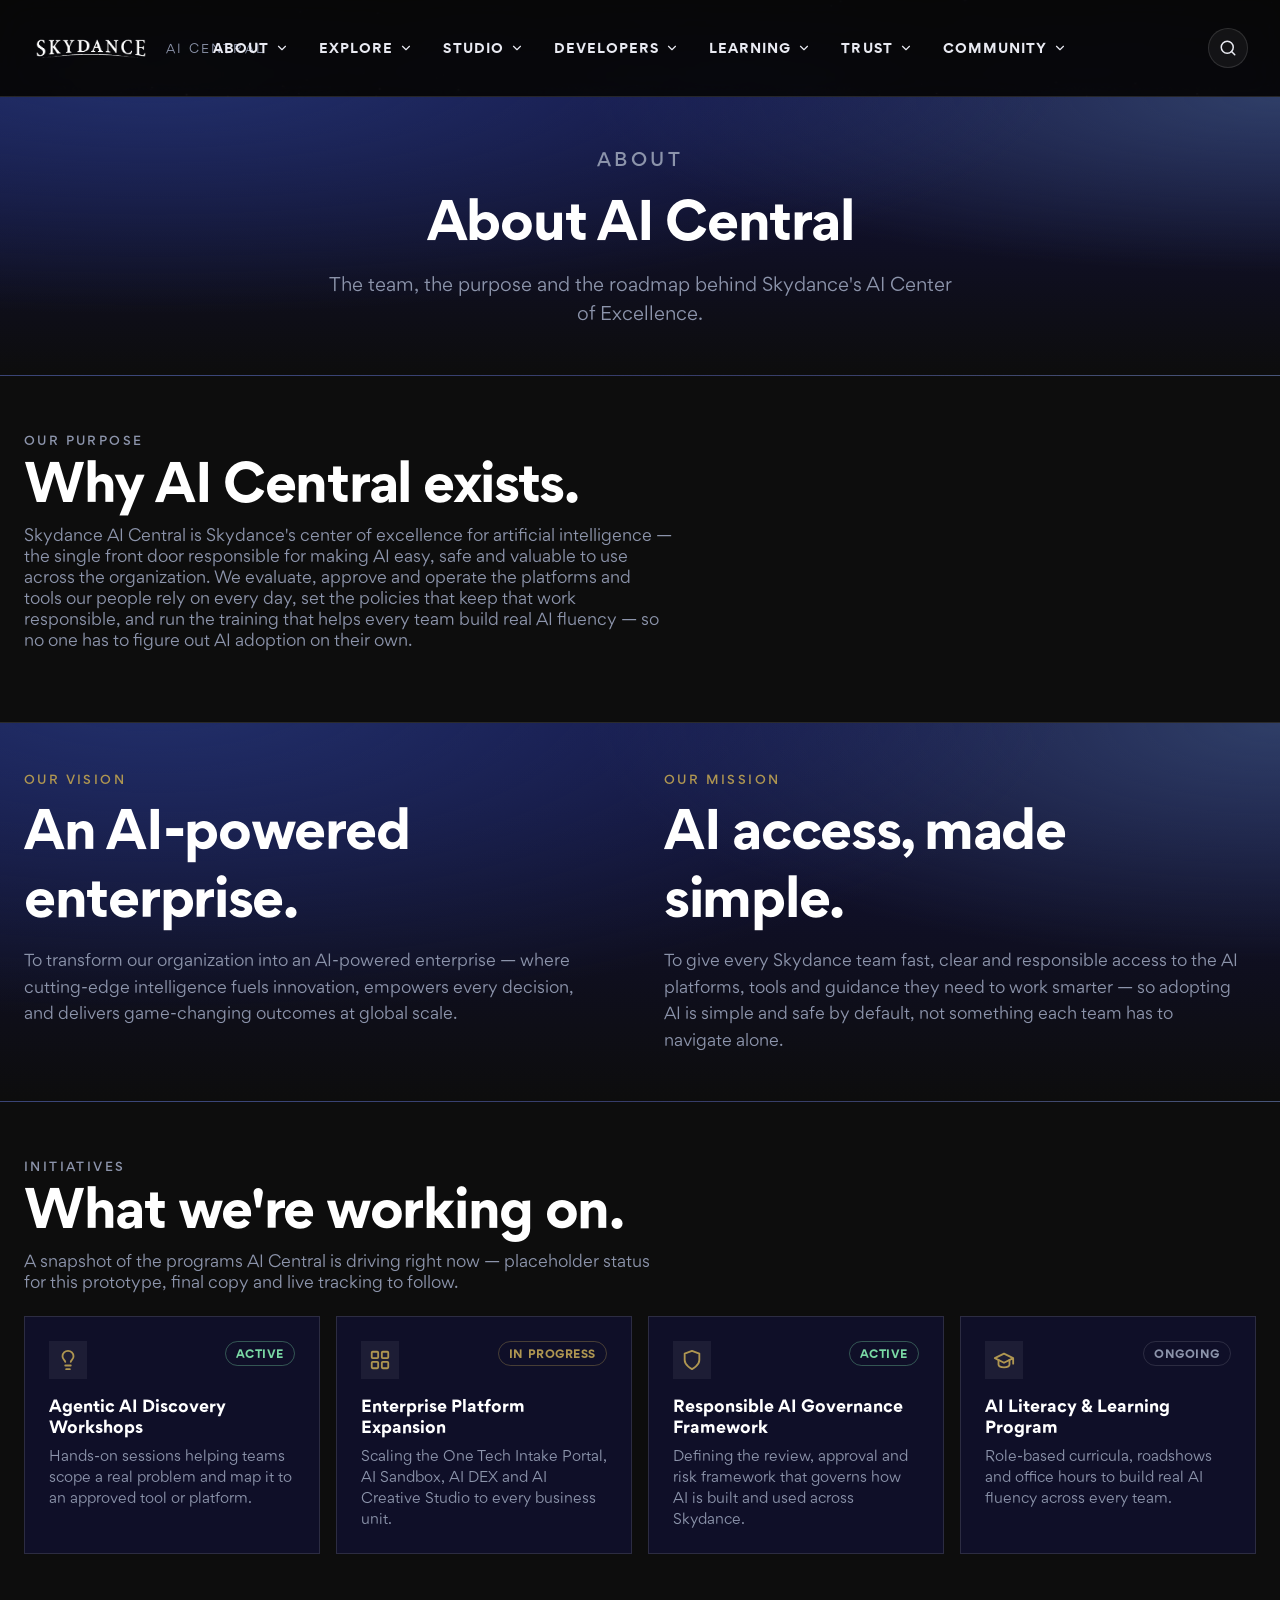
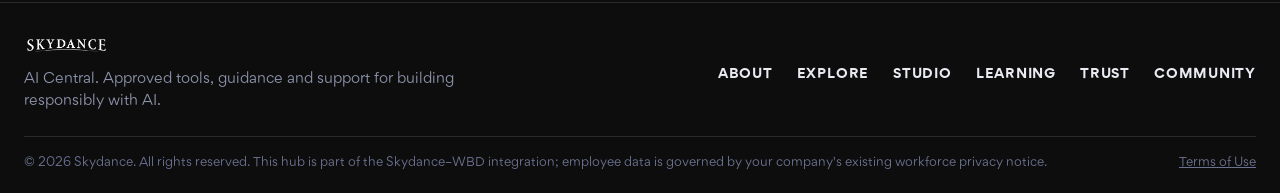
==== about.html @ 776f8f8d "Add About page, complete nav (Developers menu, Trust/Explore/Studio links), fix mobile nav leftover " ====
<!DOCTYPE html>
<html lang="en">
<head>
<meta charset="UTF-8" />
<meta name="viewport" content="width=device-width, initial-scale=1.0" />
<title>About — Skydance AI Central</title>
<meta name="description" content="The purpose, vision, mission and initiatives behind Skydance's AI Center of Excellence." />
<link rel="icon" type="image/png" sizes="32x32" href="assets/favicon/favicon-32x32.png" />
<link rel="shortcut icon" href="assets/favicon/favicon-32x32.png" />
<link rel="stylesheet" href="tokens.css" />
<link rel="stylesheet" href="styles.css" />
</head>
<body>

<a class="skip-link" href="#main">Skip to content</a>

<!-- Cosmos background (fixed, behind everything). On this page it's only
     visible through the compact page-header band at the top; every section
     below has its own opaque surface, same rule as the other pages. -->
<div class="cosmos" aria-hidden="true"></div>
<div class="cosmos-scrim-top" aria-hidden="true"></div>

<!-- ======================= HEADER (shared across pages) ======================= -->
<header class="site-header">
  <div class="site-header__bar">
    <a class="brand" href="index.html" aria-label="Skydance AI Central — Home">
      <img src="assets/logo/skydance-logo-white.png" alt="Skydance" />
      <span class="brand__unit">AI Central</span>
    </a>

    <nav class="main-nav" id="mainNav" aria-label="Primary">
      <div class="nav-item" data-panel="about">
        <a class="nav-trigger" href="about.html" aria-haspopup="true" aria-expanded="false" aria-controls="navFlyout" aria-current="page">About<svg class="nav-trigger__chevron" viewBox="0 0 24 24" width="14" height="14" fill="none" stroke="currentColor" stroke-width="2" stroke-linecap="round" stroke-linejoin="round" aria-hidden="true"><path d="m6 9 6 6 6-6"></path></svg></a>
      </div>
      <div class="nav-item" data-panel="explore">
        <a class="nav-trigger" href="index.html#platforms" aria-haspopup="true" aria-expanded="false" aria-controls="navFlyout">Explore<svg class="nav-trigger__chevron" viewBox="0 0 24 24" width="14" height="14" fill="none" stroke="currentColor" stroke-width="2" stroke-linecap="round" stroke-linejoin="round" aria-hidden="true"><path d="m6 9 6 6 6-6"></path></svg></a>
      </div>
      <div class="nav-item" data-panel="studio">
        <a class="nav-trigger" href="index.html#platforms" aria-haspopup="true" aria-expanded="false" aria-controls="navFlyout">Studio<svg class="nav-trigger__chevron" viewBox="0 0 24 24" width="14" height="14" fill="none" stroke="currentColor" stroke-width="2" stroke-linecap="round" stroke-linejoin="round" aria-hidden="true"><path d="m6 9 6 6 6-6"></path></svg></a>
      </div>
      <div class="nav-item" data-panel="developers">
        <a class="nav-trigger" href="index.html" aria-haspopup="true" aria-expanded="false" aria-controls="navFlyout">Developers<svg class="nav-trigger__chevron" viewBox="0 0 24 24" width="14" height="14" fill="none" stroke="currentColor" stroke-width="2" stroke-linecap="round" stroke-linejoin="round" aria-hidden="true"><path d="m6 9 6 6 6-6"></path></svg></a>
      </div>
      <div class="nav-item" data-panel="learning">
        <a class="nav-trigger" href="index.html" aria-haspopup="true" aria-expanded="false" aria-controls="navFlyout">Learning<svg class="nav-trigger__chevron" viewBox="0 0 24 24" width="14" height="14" fill="none" stroke="currentColor" stroke-width="2" stroke-linecap="round" stroke-linejoin="round" aria-hidden="true"><path d="m6 9 6 6 6-6"></path></svg></a>
      </div>
      <div class="nav-item" data-panel="trust">
        <a class="nav-trigger" href="index.html" aria-haspopup="true" aria-expanded="false" aria-controls="navFlyout">Trust<svg class="nav-trigger__chevron" viewBox="0 0 24 24" width="14" height="14" fill="none" stroke="currentColor" stroke-width="2" stroke-linecap="round" stroke-linejoin="round" aria-hidden="true"><path d="m6 9 6 6 6-6"></path></svg></a>
      </div>
      <div class="nav-item" data-panel="community">
        <a class="nav-trigger" href="https://warnermedia.sharepoint.com/sites/WBDAICentral/SitePages/Community_Landing.aspx" target="_blank" rel="noopener" aria-haspopup="true" aria-expanded="false" aria-controls="navFlyout">Community<svg class="nav-trigger__chevron" viewBox="0 0 24 24" width="14" height="14" fill="none" stroke="currentColor" stroke-width="2" stroke-linecap="round" stroke-linejoin="round" aria-hidden="true"><path d="m6 9 6 6 6-6"></path></svg></a>
      </div>
    </nav>

    <div class="header-actions">
      <div class="search-inline" id="searchInline">
        <button class="icon-btn" id="searchTrigger" aria-label="Search AI Central" aria-expanded="false" aria-controls="searchPopover">
          <svg viewBox="0 0 24 24" width="18" height="18" fill="none" stroke="currentColor" stroke-width="2" stroke-linecap="round" stroke-linejoin="round" aria-hidden="true"><circle cx="11" cy="11" r="8"></circle><path d="m21 21-4.3-4.3"></path></svg>
        </button>
        <div class="search-popover" id="searchPopover" aria-hidden="true">
          <div class="search-popover__field">
            <svg viewBox="0 0 24 24" width="16" height="16" fill="none" stroke="currentColor" stroke-width="2" stroke-linecap="round" stroke-linejoin="round" aria-hidden="true"><circle cx="11" cy="11" r="8"></circle><path d="m21 21-4.3-4.3"></path></svg>
            <input type="text" id="searchInput" placeholder="Search AI Central…" autocomplete="off" />
          </div>
        </div>
      </div>
      <button class="nav-toggle" id="navToggle" aria-label="Open menu" aria-expanded="false" aria-controls="mobileNav">
        <svg viewBox="0 0 24 24" width="20" height="20" fill="none" stroke="currentColor" stroke-width="2" stroke-linecap="round" stroke-linejoin="round" aria-hidden="true"><line x1="4" x2="20" y1="7" y2="7"></line><line x1="4" x2="20" y1="12" y2="12"></line><line x1="4" x2="20" y1="17" y2="17"></line></svg>
      </button>
    </div>
  </div>

  <div class="nav-flyout" id="navFlyout" aria-hidden="true">
    <div class="nav-flyout__inner">
      <div class="nav-flyout__col" data-panel="about">
        <a href="about.html#purpose">Our Purpose</a>
        <a href="about.html#vision-mission">Vision &amp; Mission</a>
        <a href="about.html#initiatives">Initiatives</a>
      </div>
      <div class="nav-flyout__col" data-panel="explore">
        <a href="approved-tools.html">Platforms &amp; Tools</a>
        <a href="https://warnermedia.sharepoint.com/sites/CollabToolsHub/SitePages/AI%20Tools%20-%20Connectors%20Offering.aspx" target="_blank" rel="noopener">Connectors &amp; Integrations</a>
        <a href="https://warnermedia.sharepoint.com/sites/WBDAICentral/SitePages/WBD-AI-Cirriculum.aspx" target="_blank" rel="noopener">Tool Guidance</a>
      </div>
      <div class="nav-flyout__col" data-panel="studio">
        <a href="https://warnermedia.sharepoint.com/sites/WBDAICentral/SitePages/Home_One-Tech-Intake-Portal.aspx" target="_blank" rel="noopener">Intake Portal</a>
        <a href="https://warnermedia.sharepoint.com/sites/WBDAICentral/SitePages/Home_AI-Sandbox.aspx" target="_blank" rel="noopener">Sandbox</a>
        <a href="https://warnermedia.sharepoint.com/sites/WBDAICentral/SitePages/Home_AI-Dex.aspx" target="_blank" rel="noopener">DEX</a>
        <a href="https://warnermedia.sharepoint.com/sites/wbdcontentlab/SitePages/AI-Creative-Studio-Hub.aspx?csf=1&amp;web=1&amp;e=E3SuNr&amp;CID=ca6a32ae-9356-4eb2-bfb8-98ca24018188" target="_blank" rel="noopener">Creative Studio</a>
        <a href="https://warnermedia.sharepoint.com/sites/wbdcontentlab/SitePages/ITHelpdeskHome.aspx" target="_blank" rel="noopener">Content Lab</a>
      </div>
      <div class="nav-flyout__col" data-panel="developers">
        <a href="https://warnermedia.sharepoint.com/sites/WBDAICentral/SitePages/WBD-AI-Engineering-Standards.aspx" target="_blank" rel="noopener">Engineering Standards</a>
      </div>
      <div class="nav-flyout__col" data-panel="learning">
        <a href="https://warnermedia.sharepoint.com/sites/mycareeratwbd/SitePages/LearnAI.aspx" target="_blank" rel="noopener">LearnAI@WBD</a>
        <a href="https://warnermedia.sharepoint.com/sites/WBDAICentral/SitePages/WBD-AI-Cirriculum.aspx" target="_blank" rel="noopener">Training &amp; Resources</a>
        <a href="https://warnermedia.sharepoint.com/sites/WBDAICentral/SitePages/AI-Roadshows.aspx" target="_blank" rel="noopener">Roadshows</a>
      </div>
      <div class="nav-flyout__col" data-panel="trust">
        <a href="https://warnermedia.sharepoint.com/sites/WBDAICentral/SitePages/Goverance&amp;OperatingModel.aspx" target="_blank" rel="noopener">Governance Framework</a>
        <a href="https://warnermedia.sharepoint.com/sites/WBDAICentral/SitePages/Guidelines%20&amp;%20Policies.aspx" target="_blank" rel="noopener">Policy &amp; Principles</a>
      </div>
      <div class="nav-flyout__col" data-panel="community">
        <a href="https://warnermedia.sharepoint.com/sites/WBDAICentral/SitePages/Latest-Updates.aspx" target="_blank" rel="noopener">Events &amp; Updates</a>
        <a href="https://warnermedia.sharepoint.com/sites/WBDAICentral/SitePages/Contact-Us.aspx" target="_blank" rel="noopener">Support</a>
      </div>
    </div>
  </div>
</header>

<!-- Mobile nav — same accordion pattern as the other pages. -->
<div class="mobile-overlay" id="mobileOverlay"></div>
<nav class="mobile-nav" id="mobileNav" aria-label="Mobile" data-open="false">
  <button class="mobile-nav-close btn-ghost" id="navClose" aria-label="Close menu">
    <svg viewBox="0 0 24 24" width="18" height="18" fill="none" stroke="currentColor" stroke-width="2" stroke-linecap="round" stroke-linejoin="round" aria-hidden="true"><path d="M18 6 6 18"></path><path d="m6 6 12 12"></path></svg>
  </button>

  <details class="mobile-accordion" open>
    <summary>About<span class="mobile-accordion__marker" aria-hidden="true">–</span></summary>
    <a href="about.html#purpose" aria-current="page">Our Purpose</a>
    <a href="about.html#vision-mission">Vision &amp; Mission</a>
    <a href="about.html#initiatives">Initiatives</a>
  </details>
  <details class="mobile-accordion">
    <summary>Explore<span class="mobile-accordion__marker" aria-hidden="true">+</span></summary>
    <a href="approved-tools.html">Platforms &amp; Tools</a>
    <a href="https://warnermedia.sharepoint.com/sites/CollabToolsHub/SitePages/AI%20Tools%20-%20Connectors%20Offering.aspx" target="_blank" rel="noopener">Connectors &amp; Integrations</a>
    <a href="https://warnermedia.sharepoint.com/sites/WBDAICentral/SitePages/WBD-AI-Cirriculum.aspx" target="_blank" rel="noopener">Tool Guidance</a>
  </details>
  <details class="mobile-accordion">
    <summary>Studio<span class="mobile-accordion__marker" aria-hidden="true">+</span></summary>
    <a href="https://warnermedia.sharepoint.com/sites/WBDAICentral/SitePages/Home_One-Tech-Intake-Portal.aspx" target="_blank" rel="noopener">Intake Portal</a>
    <a href="https://warnermedia.sharepoint.com/sites/WBDAICentral/SitePages/Home_AI-Sandbox.aspx" target="_blank" rel="noopener">Sandbox</a>
    <a href="https://warnermedia.sharepoint.com/sites/WBDAICentral/SitePages/Home_AI-Dex.aspx" target="_blank" rel="noopener">DEX</a>
    <a href="https://warnermedia.sharepoint.com/sites/wbdcontentlab/SitePages/AI-Creative-Studio-Hub.aspx?csf=1&amp;web=1&amp;e=E3SuNr&amp;CID=ca6a32ae-9356-4eb2-bfb8-98ca24018188" target="_blank" rel="noopener">Creative Studio</a>
    <a href="https://warnermedia.sharepoint.com/sites/wbdcontentlab/SitePages/ITHelpdeskHome.aspx" target="_blank" rel="noopener">Content Lab</a>
  </details>
  <details class="mobile-accordion">
    <summary>Developers<span class="mobile-accordion__marker" aria-hidden="true">+</span></summary>
    <a href="https://warnermedia.sharepoint.com/sites/WBDAICentral/SitePages/WBD-AI-Engineering-Standards.aspx" target="_blank" rel="noopener">Engineering Standards</a>
  </details>
  <details class="mobile-accordion">
    <summary>Learning<span class="mobile-accordion__marker" aria-hidden="true">+</span></summary>
    <a href="https://warnermedia.sharepoint.com/sites/mycareeratwbd/SitePages/LearnAI.aspx" target="_blank" rel="noopener">LearnAI@WBD</a>
    <a href="https://warnermedia.sharepoint.com/sites/WBDAICentral/SitePages/WBD-AI-Cirriculum.aspx" target="_blank" rel="noopener">Training &amp; Resources</a>
    <a href="https://warnermedia.sharepoint.com/sites/WBDAICentral/SitePages/AI-Roadshows.aspx" target="_blank" rel="noopener">Roadshows</a>
  </details>
  <details class="mobile-accordion">
    <summary>Trust<span class="mobile-accordion__marker" aria-hidden="true">+</span></summary>
    <a href="https://warnermedia.sharepoint.com/sites/WBDAICentral/SitePages/Goverance&amp;OperatingModel.aspx" target="_blank" rel="noopener">Governance Framework</a>
    <a href="https://warnermedia.sharepoint.com/sites/WBDAICentral/SitePages/Guidelines%20&amp;%20Policies.aspx" target="_blank" rel="noopener">Policy &amp; Principles</a>
  </details>
  <details class="mobile-accordion">
    <summary>Community<span class="mobile-accordion__marker" aria-hidden="true">+</span></summary>
    <a href="https://warnermedia.sharepoint.com/sites/WBDAICentral/SitePages/Latest-Updates.aspx" target="_blank" rel="noopener">Events &amp; Updates</a>
    <a href="https://warnermedia.sharepoint.com/sites/WBDAICentral/SitePages/Contact-Us.aspx" target="_blank" rel="noopener">Support</a>
  </details>
</nav>

<main id="main">

  <!-- ======================= PAGE HEADER (compact brand-blue band) ======================= -->
  <section class="page-header">
    <div class="container">
      <p class="eyebrow eyebrow--accent">About</p>
      <h1>About AI Central</h1>
      <p>The team, the purpose and the roadmap behind Skydance's AI Center of Excellence.</p>
    </div>
  </section>

  <!-- ======================= OUR PURPOSE ======================= -->
  <section id="purpose" class="about-intro">
    <div class="container">
      <div class="section-head">
        <div>
          <p class="eyebrow eyebrow--accent">Our Purpose</p>
          <h2>Why AI Central exists.</h2>
          <p>
            Skydance AI Central is Skydance's center of excellence for artificial intelligence — the single front
            door responsible for making AI easy, safe and valuable to use across the organization. We evaluate,
            approve and operate the platforms and tools our people rely on every day, set the policies that keep
            that work responsible, and run the training that helps every team build real AI fluency — so no one
            has to figure out AI adoption on their own.
          </p>
        </div>
      </div>
    </div>
  </section>

  <!-- ======================= VISION & MISSION (brand-blue band, two copy columns) ======================= -->
  <section id="vision-mission" class="about-band">
    <div class="container vm-grid">
      <div class="about-band__copy">
        <p class="eyebrow eyebrow--accent">Our Vision</p>
        <h2>An AI-powered enterprise.</h2>
        <p class="about-band__desc">
          To transform our organization into an AI-powered enterprise — where cutting-edge intelligence fuels
          innovation, empowers every decision, and delivers game-changing outcomes at global scale.
        </p>
      </div>
      <div class="about-band__copy">
        <p class="eyebrow eyebrow--accent">Our Mission</p>
        <h2>AI access, made simple.</h2>
        <p class="about-band__desc">
          To give every Skydance team fast, clear and responsible access to the AI platforms, tools and guidance
          they need to work smarter — so adopting AI is simple and safe by default, not something each team has
          to navigate alone.
        </p>
      </div>
    </div>
  </section>

  <!-- ======================= INITIATIVES (mock/placeholder — reuses the Approved
       Tools directory's .tool-card shell, minus the action row, since none of
       these have a real destination link yet) ======================= -->
  <section id="initiatives" class="initiatives">
    <div class="container">
      <div class="section-head">
        <div>
          <p class="eyebrow eyebrow--accent">Initiatives</p>
          <h2>What we're working on.</h2>
          <p>A snapshot of the programs AI Central is driving right now — placeholder status for this prototype, final copy and live tracking to follow.</p>
        </div>
      </div>

      <div class="tools-grid">
        <article class="tool-card">
          <div class="tool-card__top">
            <span class="platform-card__icon" aria-hidden="true">
              <svg viewBox="0 0 24 24" width="22" height="22" fill="none" stroke="currentColor" stroke-width="2" stroke-linecap="round" stroke-linejoin="round"><path d="M15 14c.2-1 .7-1.7 1.5-2.5 1-.9 1.5-2.2 1.5-3.5A6 6 0 0 0 6 8c0 1 .2 2.2 1.5 3.5.7.7 1.3 1.5 1.5 2.5"></path><path d="M9 18h6"></path><path d="M10 22h4"></path></svg>
            </span>
            <span class="tool-card__badge tool-card__badge--available">Active</span>
          </div>
          <span class="tool-card__name">Agentic AI Discovery Workshops</span>
          <span class="tool-card__desc">Hands-on sessions helping teams scope a real problem and map it to an approved tool or platform.</span>
        </article>

        <article class="tool-card">
          <div class="tool-card__top">
            <span class="platform-card__icon" aria-hidden="true">
              <svg viewBox="0 0 24 24" width="22" height="22" fill="none" stroke="currentColor" stroke-width="2" stroke-linecap="round" stroke-linejoin="round"><rect width="7" height="7" x="3" y="3" rx="1"></rect><rect width="7" height="7" x="14" y="3" rx="1"></rect><rect width="7" height="7" x="14" y="14" rx="1"></rect><rect width="7" height="7" x="3" y="14" rx="1"></rect></svg>
            </span>
            <span class="tool-card__badge tool-card__badge--dual">In progress</span>
          </div>
          <span class="tool-card__name">Enterprise Platform Expansion</span>
          <span class="tool-card__desc">Scaling the One Tech Intake Portal, AI Sandbox, AI DEX and AI Creative Studio to every business unit.</span>
        </article>

        <article class="tool-card">
          <div class="tool-card__top">
            <span class="platform-card__icon" aria-hidden="true">
              <svg viewBox="0 0 24 24" width="22" height="22" fill="none" stroke="currentColor" stroke-width="2" stroke-linecap="round" stroke-linejoin="round"><path d="M12 22s8-4 8-10V5l-8-3-8 3v7c0 6 8 10 8 10Z"></path></svg>
            </span>
            <span class="tool-card__badge tool-card__badge--available">Active</span>
          </div>
          <span class="tool-card__name">Responsible AI Governance Framework</span>
          <span class="tool-card__desc">Defining the review, approval and risk framework that governs how AI is built and used across Skydance.</span>
        </article>

        <article class="tool-card">
          <div class="tool-card__top">
            <span class="platform-card__icon" aria-hidden="true">
              <svg viewBox="0 0 24 24" width="22" height="22" fill="none" stroke="currentColor" stroke-width="2" stroke-linecap="round" stroke-linejoin="round"><path d="M22 10v6M2 10l10-5 10 5-10 5-10-5Z"></path><path d="M6 12v5c0 1.66 2.69 3 6 3s6-1.34 6-3v-5"></path></svg>
            </span>
            <span class="tool-card__badge">Ongoing</span>
          </div>
          <span class="tool-card__name">AI Literacy &amp; Learning Program</span>
          <span class="tool-card__desc">Role-based curricula, roadshows and office hours to build real AI fluency across every team.</span>
        </article>
      </div>
    </div>
  </section>

</main>

<!-- ======================= FOOTER (shared) ======================= -->
<footer class="site-footer">
  <div class="container">
    <div class="footer-top">
      <div class="footer-brand">
        <img src="assets/logo/skydance-logo-white.png" alt="Skydance" />
        <p>AI Central. Approved tools, guidance and support for building responsibly with AI.</p>
      </div>
      <nav class="footer-nav" aria-label="Footer">
        <a href="about.html" aria-current="page">About</a>
        <a href="index.html#platforms">Explore</a>
        <a href="index.html#platforms">Studio</a>
        <a href="https://warnermedia.sharepoint.com/sites/mycareeratwbd/SitePages/LearnAI.aspx" target="_blank" rel="noopener">Learning</a>
        <a href="https://warnermedia.sharepoint.com/sites/WBDAICentral/SitePages/Goverance&amp;OperatingModel.aspx" target="_blank" rel="noopener">Trust</a>
        <a href="https://warnermedia.sharepoint.com/sites/WBDAICentral/SitePages/Community_Landing.aspx" target="_blank" rel="noopener">Community</a>
      </nav>
    </div>

    <div class="footer-legal">
      <span>&copy; 2026 Skydance. All rights reserved. This hub is part of the Skydance–WBD integration; employee data is governed by your company's existing workforce privacy notice.</span>
      <a href="#">Terms of Use</a>
    </div>
  </div>
</footer>

<script src="script.js"></script>
</body>
</html>
---- tokens.css ----
/* ==========================================================================
   SKYDANCE AI CENTER OF EXCELLENCE — DESIGN TOKENS
   Extracted from: Skydance Brand Style Guide v2026.2
   ========================================================================== */

/* ---- Typeface: Gordita (official) ------------------------------------- */
@font-face {
  font-family: "Gordita";
  src: url("assets/fonts/Gordita-Light.woff2") format("woff2"),
       url("assets/fonts/Gordita-Light.woff") format("woff");
  font-weight: 300;
  font-style: normal;
  font-display: swap;
}
@font-face {
  font-family: "Gordita";
  src: url("assets/fonts/Gordita-LightItalic.woff2") format("woff2"),
       url("assets/fonts/Gordita-LightItalic.woff") format("woff");
  font-weight: 300;
  font-style: italic;
  font-display: swap;
}
@font-face {
  font-family: "Gordita";
  src: url("assets/fonts/Gordita-Regular.woff2") format("woff2"),
       url("assets/fonts/Gordita-Regular.woff") format("woff");
  font-weight: 400;
  font-style: normal;
  font-display: swap;
}
@font-face {
  font-family: "Gordita";
  src: url("assets/fonts/Gordita-RegularItalic.woff2") format("woff2"),
       url("assets/fonts/Gordita-RegularItalic.woff") format("woff");
  font-weight: 400;
  font-style: italic;
  font-display: swap;
}
@font-face {
  font-family: "Gordita";
  src: url("assets/fonts/Gordita-Medium.woff2") format("woff2"),
       url("assets/fonts/Gordita-Medium.woff") format("woff");
  font-weight: 500;
  font-style: normal;
  font-display: swap;
}
@font-face {
  font-family: "Gordita";
  src: url("assets/fonts/Gordita-MediumItalic.woff2") format("woff2"),
       url("assets/fonts/Gordita-MediumItalic.woff") format("woff");
  font-weight: 500;
  font-style: italic;
  font-display: swap;
}
@font-face {
  font-family: "Gordita";
  src: url("assets/fonts/Gordita-Bold.woff2") format("woff2"),
       url("assets/fonts/Gordita-Bold.woff") format("woff");
  font-weight: 700;
  font-style: normal;
  font-display: swap;
}
@font-face {
  font-family: "Gordita";
  src: url("assets/fonts/Gordita-BoldItalic.woff2") format("woff2"),
       url("assets/fonts/Gordita-BoldItalic.woff") format("woff");
  font-weight: 700;
  font-style: italic;
  font-display: swap;
}

:root {
  /* ---- Typography -------------------------------------------------- */
  /* Gordita with Poppins/system fallback chain, per brand guide fallback rules */
  --font-display: "Gordita", "Poppins", -apple-system, "Segoe UI", sans-serif;
  --font-body: "Gordita", "Poppins", -apple-system, "Segoe UI", sans-serif;

  --fw-light: 300;
  --fw-regular: 400;
  --fw-medium: 500;
  --fw-bold: 700;

  /* Tracking per guide: -25 (≈ -0.025em) for display >72pt, 0 for body */
  --tracking-display: -0.025em;
  --tracking-body: 0;
  --tracking-eyebrow: 0.2em; /* business-unit lockup style tracking, uppercase labels */

  --fs-hero: clamp(34px, 4.6vw, 60px);
  --fs-h1: clamp(32px, 4vw, 54px);
  --fs-h2: clamp(24px, 2.6vw, 34px);
  --fs-h3: 20px;
  --fs-body-lg: 18px;
  --fs-body: 16px;
  --fs-small: 14px;
  --fs-micro: 12px;

  /* ---- Color — Skydance official palette ---------------------------- */
  --sky-black: #000000;
  --sky-navy-900: #12123f;
  --sky-navy-800: #1e1e54;
  --sky-navy-700: #343468;
  --sky-indigo-900: #172955;
  --sky-indigo-800: #2f3e67;
  --sky-indigo-700: #465477;
  --sky-gray-blue: #8c94ab;

  --sky-gold-100: #af9651; /* primary CTA / accent gold */
  --sky-gold-200: #9e8341;
  --sky-gold-300: #8c7237;
  --sky-gold-400: #7c6131;
  --sky-gold-soft: #d9c592; /* lighter tint for hover states, not in guide but derived */

  /* ---- Surfaces & text (dark-mode usage rule from guide) ------------- */
  --bg-base: #0d0d0d; /* required base fill under the cosmos scrim */
  --surface-1: rgba(18, 18, 63, 0.55); /* card surface, navy-900 translucent */
  --surface-2: rgba(30, 30, 84, 0.65); /* raised surface, navy-800 translucent */
  --surface-solid: #12123f;
  --border-hairline: rgba(255, 255, 255, 0.12);
  --border-strong: rgba(255, 255, 255, 0.22);

  --text-headline: #ffffff;
  --text-subhead: #ffffff;
  --text-body: var(--sky-gray-blue);
  --text-muted: #6b7290;
  --text-on-gold: #12123f;

  /* ---- Status colors (functional, not brand — used for tool badges) -- */
  --status-available: #4fb477;
  --status-request: var(--sky-gold-100);
  --status-vpn: #d98a3d;
  --status-external: var(--sky-gray-blue);

  /* ---- Radius / spacing / elevation ---------------------------------- */
  --radius-sm: 8px;
  --radius-md: 14px;
  --radius-lg: 24px;
  --radius-pill: 999px;

  --space-1: 4px;
  --space-2: 8px;
  --space-3: 12px;
  --space-4: 16px;
  --space-5: 24px;
  --space-6: 32px;
  --space-7: 48px;
  --space-8: 64px;
  --space-9: 96px;

  --shadow-card: 0 20px 60px rgba(0, 0, 0, 0.45);
  --shadow-gold-glow: 0 0 0 1px rgba(175, 150, 81, 0.4), 0 8px 24px rgba(175, 150, 81, 0.25);

  --max-width: 1320px;

  /* ---- Gradients (origin rules per guide: corners 60/-60/120/-120 or bottom -90, fade to black) */
  --grad-cosmos-corner: radial-gradient(120% 120% at 15% 10%, rgba(47, 62, 103, 0.9) 0%, rgba(13, 13, 13, 0) 55%),
                        radial-gradient(120% 120% at 85% 15%, rgba(175, 150, 81, 0.35) 0%, rgba(13, 13, 13, 0) 50%);
  --grad-scrim-top: linear-gradient(180deg, rgba(0, 0, 0, 0.9) 0%, rgba(0, 0, 0, 0) 50%);
  --grad-gold-cta: linear-gradient(135deg, #d9c592 0%, var(--sky-gold-100) 55%, var(--sky-gold-300) 100%);

  /* Opaque brand-blue band — used for sections below the hero so the cosmos
     photography only ever shows through the hero itself (fully solid, no
     alpha, so it reliably occludes the fixed cosmos layer behind it). */
  --grad-about-band: radial-gradient(130% 160% at 12% -10%, #22306b 0%, rgba(23,41,85,0) 55%),
                      radial-gradient(120% 140% at 100% 0%, #2f3e67 0%, rgba(23,41,85,0) 45%),
                      linear-gradient(180deg, #12123f 0%, #0d0d0d 100%);
}
---- styles.css ----
/* ==========================================================================
   SKYDANCE AI CENTRAL — PROTOTYPE STYLES
   Static HTML/CSS/JS. No build step. Open index.html directly.
   ========================================================================== */

/* ---- Reset --------------------------------------------------------- */
*,
*::before,
*::after { box-sizing: border-box; }

html { scroll-behavior: smooth; }
@media (prefers-reduced-motion: reduce) {
  html { scroll-behavior: auto; }
  *, *::before, *::after {
    animation-duration: 0.01ms !important;
    animation-iteration-count: 1 !important;
    transition-duration: 0.01ms !important;
    scroll-behavior: auto !important;
  }
}

body, h1, h2, h3, h4, p, figure, blockquote, dl, dd, ul, ol { margin: 0; }
ul[class], ol[class] { list-style: none; padding: 0; }
img { max-width: 100%; display: block; }
a { color: inherit; text-decoration: none; }
button { font: inherit; color: inherit; background: none; border: 0; cursor: pointer; }
input { font: inherit; }

body {
  font-family: var(--font-body);
  font-weight: var(--fw-regular);
  letter-spacing: var(--tracking-body);
  color: var(--text-body);
  background: var(--bg-base);
  -webkit-font-smoothing: antialiased;
  min-height: 100vh;
  position: relative;
}

.container {
  max-width: var(--max-width);
  margin-inline: auto;
  padding-inline: var(--space-5);
}

/* ---- Skip link / a11y utilities ------------------------------------- */
.skip-link {
  position: absolute;
  top: -48px;
  left: var(--space-4);
  background: var(--sky-gold-100);
  color: var(--text-on-gold);
  padding: var(--space-3) var(--space-5);
  border-radius: var(--radius-sm);
  z-index: 1000;
  font-weight: var(--fw-bold);
  transition: top 0.2s ease;
}
.skip-link:focus { top: var(--space-4); }

:focus-visible {
  outline: 2px solid var(--sky-gold-100);
  outline-offset: 2px;
}

.sr-only {
  position: absolute;
  width: 1px; height: 1px;
  overflow: hidden;
  clip: rect(0, 0, 0, 0);
  white-space: nowrap;
}

/* ==========================================================================
   COSMOS BACKGROUND
   Fixed, real nebula photography — intentionally visible ONLY through the
   hero. Every section below it (.about-band, .platforms, .spotlight-updates,
   .site-footer) paints a fully OPAQUE background over this layer, so the
   galaxy never bleeds past the first screen, plus a flat .hero__scrim for
   extra contrast on the hero's own text.
   ========================================================================== */
.cosmos {
  position: fixed;
  inset: 0;
  z-index: -2;
  background: var(--bg-base);
  overflow: hidden;
}

.cosmos::before {
  content: "";
  position: absolute;
  inset: -10%;
  background-image: url("assets/img/cosmos-purple.jpg");
  background-size: cover;
  background-position: center 35%;
  background-repeat: no-repeat;
  filter: saturate(115%) brightness(0.85);
  animation: nebulaDive 22s ease-in-out infinite alternate;
  will-change: transform;
}

.cosmos::after {
  content: "";
  position: absolute;
  top: -4%;
  right: -12%;
  width: 72%;
  height: 76%;
  background-image: url("assets/img/cosmos-gold-edge.jpg");
  background-size: cover;
  background-position: 60% 45%;
  background-repeat: no-repeat;
  mix-blend-mode: screen;
  opacity: 0.85;
  -webkit-mask-image: radial-gradient(60% 60% at 78% 42%, rgba(0,0,0,0.95) 0%, rgba(0,0,0,0) 75%);
  mask-image: radial-gradient(60% 60% at 78% 42%, rgba(0,0,0,0.95) 0%, rgba(0,0,0,0) 75%);
  animation: goldDive 18s ease-in-out infinite alternate;
}

/* "Flying into the cosmos" loop: a single scale ramp, eased in/out and
   played alternate so it reverses smoothly at each end — no jump-cut reset
   needed for a seamless loop. Short duration keeps the push-in feeling
   active rather than a near-static drift. */
@keyframes nebulaDive {
  0%   { transform: translate3d(0, 0, 0) scale(1); }
  100% { transform: translate3d(-3%, -3.5%, 0) scale(1.28); }
}
@keyframes goldDive {
  0%   { transform: translate3d(0, 0, 0) scale(1); opacity: 0.45; }
  100% { transform: translate3d(2.5%, 3%, 0) scale(1.38); opacity: 0.62; }
}
@media (prefers-reduced-motion: reduce) {
  .cosmos::before, .cosmos::after { animation: none; }
}

.cosmos-scrim-top {
  position: fixed;
  inset: 0;
  z-index: -1;
  background: var(--grad-scrim-top);
  pointer-events: none;
}

/* ==========================================================================
   BUTTONS — per skydance.com reference: uppercase, sharp corners, no glow.
   Hover fills the button with a black sweep that animates in from the left
   (instead of a flat background-color swap, which reads as an instant cut
   rather than a transition). Text/border color fade in parallel.
   ========================================================================== */
.btn {
  position: relative;
  isolation: isolate;
  overflow: hidden;
  display: inline-flex;
  align-items: center;
  justify-content: center;
  gap: var(--space-2);
  padding: 13px 26px;
  border-radius: 0;
  border: 2px solid transparent;
  text-transform: uppercase;
  font-weight: var(--fw-bold);
  font-size: var(--fs-small);
  letter-spacing: 0.06em;
  white-space: nowrap;
  transition: color 0.3s ease, border-color 0.3s ease;
}
.btn::before {
  content: "";
  position: absolute;
  inset: 0;
  background: var(--bg-base);
  transform: scaleX(0);
  transform-origin: left;
  transition: transform 0.3s ease;
  z-index: -1;
}
.btn:hover::before,
.btn:focus-visible::before {
  transform: scaleX(1);
}

.btn-gold {
  background: var(--sky-gold-100);
  border-color: var(--sky-gold-100);
  color: var(--text-on-gold);
}
.btn-gold:hover,
.btn-gold:focus-visible {
  color: var(--sky-gold-100);
}

.btn-ghost {
  background: transparent;
  border-color: var(--sky-gold-100);
  color: var(--sky-gold-100);
}
.btn-ghost:hover,
.btn-ghost:focus-visible {
  border-color: var(--border-strong);
  color: #fff;
}

.btn-sm { padding: 9px 18px; font-size: var(--fs-micro); }

/* The mobile drawer's close button reuses .btn-ghost for its icon-only
   circular shape but should stay subtle — no gold border by default. */
.mobile-nav-close.btn-ghost {
  border-color: var(--border-hairline);
  color: var(--sky-gray-blue);
}
.mobile-nav-close.btn-ghost:hover {
  border-color: var(--border-strong);
  color: #fff;
}

/* ==========================================================================
   HEADER / NAV — uppercase dropdown pattern (per skydance.com reference).
   Dropdown sub-items are placeholders (no pages built yet); the top-level
   triggers scroll to the matching homepage section where one exists.
   ========================================================================== */
.site-header {
  position: sticky;
  top: 0;
  z-index: 100;
  backdrop-filter: blur(16px) saturate(140%);
  background: rgba(13, 13, 13, 0.55);
  border-bottom: 1px solid var(--border-hairline);
}

/* Deliberately NOT `.container` (which caps out at --max-width and would
   visually strand the logo/search in the middle of the screen on wide
   monitors, with the whole lockup+nav+search cluster reading as one
   centered block). The header bar instead spans the full viewport edge to
   edge — brand flush to the true left edge, actions flush to the true
   right edge, own padding-inline for breathing room instead of inheriting
   .container's. The nav is absolutely centered on this FULL bar width,
   independent of how wide the brand lockup or actions cluster are. */
.site-header__bar {
  position: relative;
  display: flex;
  align-items: center;
  justify-content: space-between;
  gap: var(--space-6);
  min-height: 96px;
  padding-block: var(--space-3);
  padding-inline: var(--space-6);
}

/* Horizontal business-unit lockup, per the Skydance brand guide's
   business-unit/department lockup pattern (brand guide p.13): wordmark and
   unit name sit side by side. The brand guide's own horizontal examples
   (e.g. "Skydance Creative & Strategy") separate the two with generous
   word-spacing alone — no vertical divider rule — and set the unit name
   in a regular, not medium/bold, weight, so we match that here. */
.brand {
  display: flex;
  align-items: center;
  gap: var(--space-4);
  flex-shrink: 0;
}
.brand img { height: 28px; width: auto; }
.brand__unit {
  font-size: 12px;
  font-weight: var(--fw-regular);
  letter-spacing: 0.18em;
  text-transform: uppercase;
  color: var(--sky-gray-blue);
  white-space: nowrap;
}

.main-nav {
  display: flex;
  align-items: center;
  gap: 2px;
  position: absolute;
  left: 50%;
  top: 50%;
  transform: translate(-50%, -50%);
}

.nav-item { position: relative; }

/* Trigger reads as a single pressable "chip": label + trailing chevron,
   with a soft dark-gray fill and a full-width gold underline that only
   appear together on hover/open — exactly the Skydance pattern (see
   reference screenshots: CAREERS/ABOUT get a filled box + underline,
   the chevron sits after the label and flips to point up). */
.nav-trigger {
  display: inline-flex;
  align-items: center;
  gap: 6px;
  font-size: 13px;
  font-weight: var(--fw-bold);
  text-transform: uppercase;
  letter-spacing: 0.08em;
  color: #e9eaf2;
  position: relative;
  padding: 12px 14px;
  transition: background-color 0.2s ease, color 0.2s ease;
}
.nav-trigger__chevron { flex-shrink: 0; transition: transform 0.2s ease; }
.nav-trigger::after {
  content: "";
  position: absolute;
  left: 0; right: 0; bottom: 0;
  height: 2px;
  background: var(--sky-gold-100);
  transform: scaleX(0);
  transform-origin: left;
  transition: transform 0.2s ease;
}
.nav-trigger:hover,
.nav-item:focus-within .nav-trigger,
.nav-trigger[aria-expanded="true"] {
  background: rgba(255,255,255,0.08);
  color: #fff;
}
.nav-trigger:hover::after,
.nav-item:focus-within .nav-trigger::after,
.nav-trigger[aria-expanded="true"]::after { transform: scaleX(1); }
.nav-trigger:hover .nav-trigger__chevron,
.nav-item:focus-within .nav-trigger__chevron,
.nav-trigger[aria-expanded="true"] .nav-trigger__chevron { transform: rotate(180deg); }

/* Full-width flyout — replicates skydance.com's pattern: a single solid
   panel drops below the ENTIRE header bar (not a per-item floating card).
   script.js shows only the column for the hovered/focused pillar and
   shifts --flyout-indent so that column's links line up under the trigger. */
.nav-flyout {
  position: absolute;
  top: 100%;
  left: 0;
  right: 0;
  background: #060608;
  border-bottom: 1px solid var(--border-hairline);
  box-shadow: 0 32px 60px rgba(0, 0, 0, 0.4);
  opacity: 0;
  visibility: hidden;
  transform: translateY(-8px);
  transition: opacity 0.2s ease, transform 0.2s ease, visibility 0s linear 0.2s;
  z-index: 90;
}
.nav-flyout[data-open="true"] {
  opacity: 1;
  visibility: visible;
  transform: translateY(0);
  transition: opacity 0.2s ease, transform 0.2s ease, visibility 0s linear 0s;
}
/* No max-width/margin-auto centering here (unlike the old .container
   pattern) — script.js lines up the visible column under its trigger by
   measuring the trigger's offset from .site-header__bar's left edge and
   applying that as this element's padding-left. That only works if this
   element's own left edge sits at the SAME x position as the bar's (both
   flush to the viewport edge); a centered, width-capped box here would add
   its own inset on top of the JS offset and throw the alignment off. */
.nav-flyout__inner {
  padding: var(--space-6) var(--space-5) var(--space-7) 0;
}
.nav-flyout__col {
  display: none;
  flex-direction: column;
  gap: 16px;
  max-width: 260px;
}
.nav-flyout__col.is-active { display: flex; }
.nav-flyout__col a {
  display: inline-block;
  font-size: 15px;
  font-weight: var(--fw-regular);
  color: var(--sky-gray-blue);
  text-decoration: none;
  text-decoration-color: var(--sky-gold-100);
  text-decoration-thickness: 1px;
  text-underline-offset: 6px;
  transition: color 0.15s ease;
}
.nav-flyout__col a:hover,
.nav-flyout__col a:focus-visible {
  color: #fff;
  text-decoration-line: underline;
}

.header-actions {
  display: flex;
  align-items: center;
  gap: var(--space-4);
}

.icon-btn {
  display: inline-flex;
  align-items: center;
  justify-content: center;
  width: 40px;
  height: 40px;
  border-radius: var(--radius-pill);
  background: rgba(255,255,255,0.05);
  border: 1px solid var(--border-hairline);
  color: #e9eaf2;
  transition: border-color 0.2s ease, background 0.2s ease;
}
.icon-btn:hover { border-color: var(--border-strong); background: rgba(255,255,255,0.09); }

.nav-toggle {
  display: none;
  color: #e9eaf2;
}

/* ==========================================================================
   SEARCH — inline reveal, not a modal. Clicking the icon drops down a
   single input field right there. No suggestions, no results list, no
   backdrop — there's nothing to search yet, so the UI doesn't pretend
   otherwise.
   ========================================================================== */
.search-inline { position: relative; display: flex; }

.search-popover {
  position: absolute;
  top: calc(100% + 10px);
  right: 0;
  width: 300px;
  max-width: 88vw;
  background: #0a0a10;
  border: 1px solid var(--border-strong);
  box-shadow: var(--shadow-card);
  opacity: 0;
  visibility: hidden;
  transform: translateY(-6px);
  transition: opacity 0.16s ease, transform 0.16s ease, visibility 0s linear 0.16s;
  z-index: 300;
}
.search-popover[data-open="true"] {
  opacity: 1;
  visibility: visible;
  transform: translateY(0);
  transition: opacity 0.16s ease, transform 0.16s ease, visibility 0s linear 0s;
}
.search-popover__field {
  display: flex;
  align-items: center;
  gap: var(--space-3);
  padding: var(--space-3) var(--space-4);
  color: var(--sky-gray-blue);
}
.search-popover__field input {
  flex: 1;
  background: none;
  border: 0;
  outline: 0;
  color: #fff;
  font-size: var(--fs-small);
}
.search-popover__field input::placeholder { color: var(--text-muted); }

/* ==========================================================================
   MOBILE NAV — off-canvas drawer with native <details> accordions (one per
   pillar). Positioned off-canvas at ALL widths so it never intrudes on the
   desktop layout; only the trigger button's visibility changes below.
   ========================================================================== */
.mobile-overlay {
  position: fixed; inset: 0; background: rgba(0,0,0,0.5);
  opacity: 0; pointer-events: none; transition: opacity 0.25s ease; z-index: 150;
}
.mobile-overlay[data-open="true"] { opacity: 1; pointer-events: auto; }

.mobile-nav {
  position: fixed;
  top: 0;
  right: 0;
  bottom: 0;
  /* width + max-width (not width: min(360px, 88vw)) — functionally the
     same end result, but plain longhands here instead of a function
     nested inside another function, to rule out any engine-specific quirk
     with that combination as a possible cause of the panel failing to
     render on some devices. */
  width: 360px;
  max-width: 88vw;
  background: #050507;
  border-left: 1px solid var(--border-hairline);
  padding: var(--space-6) var(--space-5);
  transform: translateX(100%);
  visibility: hidden;
  transition: transform 0.25s ease, visibility 0s linear 0.25s;
  z-index: 200;
  display: flex;
  flex-direction: column;
  gap: var(--space-3);
  overflow-y: auto;
}
.mobile-nav[data-open="true"] {
  transform: translateX(0);
  visibility: visible;
  transition: transform 0.25s ease, visibility 0s linear 0s;
}
.mobile-nav-close {
  align-self: flex-end;
  width: 36px; height: 36px;
  margin-bottom: var(--space-2);
  display: inline-flex; align-items: center; justify-content: center;
}
.mobile-accordion {
  border-bottom: 1px solid var(--border-hairline);
  padding-block: var(--space-2);
}
.mobile-accordion summary {
  list-style: none;
  cursor: pointer;
  font-size: var(--fs-body-lg);
  font-weight: var(--fw-bold);
  text-transform: uppercase;
  letter-spacing: 0.06em;
  color: #fff;
  padding: var(--space-2) 0;
  display: flex;
  align-items: center;
  justify-content: space-between;
}
.mobile-accordion summary::-webkit-details-marker { display: none; }
/* Chromium quirk: once a <summary> has its `display` changed (flex, in our
   case), it silently drops ALL generated (::before/::after) content, even
   on descendants — confirmed via isolated repro. The +/– has to be a real
   text node instead; script.js flips it on the native "toggle" event. */
.mobile-accordion__marker {
  font-size: 20px;
  line-height: 1;
  font-weight: var(--fw-regular);
  color: var(--sky-gold-100);
}
.mobile-accordion a {
  display: block;
  font-size: var(--fs-small);
  color: var(--sky-gray-blue);
  padding: var(--space-2) var(--space-2) var(--space-2) var(--space-3);
}
.mobile-accordion a:hover { color: #fff; }

/* ==========================================================================
   HERO (the only section with the cosmos showing through)
   ========================================================================== */
.hero {
  /* Same padding-block as every other section (var(--space-7) top AND
     bottom) — this used to be a tighter space-6 bottom, which made the
     hero→About seam read as a smaller gap than every other section-to-
     section transition on the page. */
  padding-block: var(--space-7);
  position: relative;
  min-height: min(72vh, 620px);
  display: flex;
  align-items: center;
}

/* Flat black scrim layered over the cosmos, just for the hero, so the
   headline/subcopy hold enough contrast regardless of which part of the
   nebula photo happens to sit behind them. Sits above .cosmos (z-index -2)
   and .cosmos-scrim-top (z-index -1) but below the hero's own text. */
.hero__scrim {
  position: absolute;
  inset: 0;
  background: rgba(4, 4, 8, 0.38);
  z-index: 0;
  pointer-events: none;
}

.hero__inner {
  display: flex;
  flex-direction: column;
  align-items: center;
  text-align: center;
  gap: 12px;
  max-width: 960px;
  margin-inline: auto;
  position: relative;
  z-index: 1;
}

.eyebrow {
  text-transform: uppercase;
  font-size: var(--fs-micro);
  letter-spacing: var(--tracking-eyebrow);
  color: var(--sky-gray-blue);
  font-weight: var(--fw-medium);
}
.eyebrow--accent { color: var(--sky-gold-100); }

.hero h1 {
  font-family: var(--font-display);
  font-size: var(--fs-hero);
  line-height: 1.2;
  font-weight: var(--fw-bold);
  letter-spacing: var(--tracking-display);
  color: var(--text-headline);
}
.hero h1 .accent {
  background: var(--grad-gold-cta);
  -webkit-background-clip: text;
  background-clip: text;
  color: transparent;
}

.hero__sub {
  font-size: var(--fs-body-lg);
  color: var(--sky-gray-blue);
  max-width: 620px;
  line-height: 1.6;
}

.hero__ctas {
  display: flex;
  gap: var(--space-4);
  flex-wrap: wrap;
  justify-content: center;
  margin-top: var(--space-2);
}

/* ==========================================================================
   SECTION SCAFFOLDING
   ========================================================================== */
section { padding-block: var(--space-7); }
.section-head {
  display: flex;
  justify-content: space-between;
  align-items: flex-end;
  gap: var(--space-5);
  margin-bottom: var(--space-5);
  flex-wrap: wrap;
}
.section-head h2 {
  font-family: var(--font-display);
  font-size: var(--fs-h1);
  font-weight: var(--fw-bold);
  letter-spacing: var(--tracking-display);
  color: var(--text-headline);
}
.section-head p {
  color: var(--sky-gray-blue);
  max-width: 54ch;
  margin-top: var(--space-2);
}

/* ==========================================================================
   ABOUT THE AI COE — opaque brand-blue band (replaces the hero's cosmos for
   every section from here down) + metrics grid, per the AI Central
   reference design.
   ========================================================================== */
.about-band {
  background: var(--grad-about-band);
  border-top: 1px solid var(--border-hairline);
  border-bottom: 1px solid var(--border-hairline);
}
.about-band__grid {
  display: grid;
  grid-template-columns: 1fr 1fr;
  gap: var(--space-7);
  align-items: center;
}
.about-band__copy h2 {
  font-family: var(--font-display);
  font-size: var(--fs-h1);
  font-weight: var(--fw-bold);
  letter-spacing: var(--tracking-display);
  color: #fff;
  margin-top: var(--space-2);
  margin-bottom: var(--space-4);
}
.about-band__desc {
  color: var(--sky-gray-blue);
  font-size: var(--fs-body);
  line-height: 1.65;
  max-width: 48ch;
}

/* KPI typography treatment — per the brand guide's "Typography Usage"
   reference (big bold figures + thin hairline dividers + small tracked
   caps labels, NO card backgrounds/boxes). */
.metric-block__eyebrow {
  text-align: center;
  text-transform: uppercase;
  font-size: var(--fs-micro);
  letter-spacing: var(--tracking-eyebrow);
  color: var(--sky-gray-blue);
  font-weight: var(--fw-medium);
  margin-bottom: var(--space-5);
}
.metric-grid {
  display: grid;
  grid-template-columns: repeat(3, 1fr);
  row-gap: var(--space-6);
}
.metric-card {
  text-align: center;
  padding-inline: var(--space-3);
  border-right: 1px solid var(--border-hairline);
}
.metric-card:nth-child(3n) { border-right: none; }
.metric-card__value {
  font-family: var(--font-display);
  font-size: clamp(28px, 3.2vw, 40px);
  font-weight: var(--fw-bold);
  letter-spacing: -0.01em;
  color: #fff;
  line-height: 1;
}
.metric-card__label {
  font-size: 11px;
  text-transform: uppercase;
  letter-spacing: 0.1em;
  color: var(--sky-gray-blue);
  line-height: 1.4;
  margin-top: var(--space-2);
}

/* ==========================================================================
   PLATFORMS & TOOLS — opaque black. Two tabs sharing one section instead of
   two stacked grids: "Platforms" (in-house, CTA = Open platform) and
   "Approved Tools" (external, needs approval, CTA = Request access) —
   saves scroll and keeps the two very different actions distinct.
   ========================================================================== */
.platforms { background: var(--bg-base); }

.anchor-offset { display: block; position: relative; top: -110px; }

.tool-tabs {
  display: flex;
  gap: var(--space-6);
  border-bottom: 1px solid var(--border-hairline);
  margin-bottom: var(--space-6);
}
.tool-tab {
  padding: var(--space-3) 0 var(--space-4);
  font-size: 13px;
  font-weight: var(--fw-bold);
  text-transform: uppercase;
  letter-spacing: 0.06em;
  color: var(--sky-gray-blue);
  position: relative;
}
.tool-tab::after {
  content: "";
  position: absolute;
  left: 0; right: 0; bottom: -1px;
  height: 2px;
  background: var(--sky-gold-100);
  transform: scaleX(0);
  transition: transform 0.2s ease;
}
.tool-tab:hover { color: #fff; }
.tool-tab.is-active { color: #fff; }
.tool-tab.is-active::after { transform: scaleX(1); }

.tool-panel { display: none; }
.tool-panel.is-active { display: block; }

.platform-grid {
  display: grid;
  grid-template-columns: repeat(auto-fit, minmax(200px, 1fr));
  gap: var(--space-4);
}
.platform-card {
  display: flex;
  flex-direction: column;
  gap: var(--space-2);
  padding: var(--space-5);
  background: var(--surface-1);
  border: 1px solid var(--border-hairline);
  overflow: hidden;
  transition: border-color 0.2s ease, background 0.2s ease, transform 0.2s ease;
}
.platform-card:hover {
  border-color: rgba(175,150,81,0.4);
  background: var(--surface-2);
  transform: translateY(-2px);
}
/* Real product screenshot, bled edge-to-edge above the card's own padding
   via negative margins — this is what makes the Platforms grid feel like a
   gallery of live products instead of a plain icon list. Cards with no
   screenshot yet (e.g. Collab Tool Hub) simply omit this element and fall
   back to the original icon-first layout below. */
.platform-card__cover {
  display: block;
  aspect-ratio: 16 / 9;
  background-size: cover;
  background-position: top center;
  margin: calc(-1 * var(--space-5)) calc(-1 * var(--space-5)) var(--space-4);
  border-bottom: 1px solid var(--border-hairline);
}
.platform-card__icon {
  width: 38px; height: 38px;
  display: grid; place-items: center;
  background: rgba(255,255,255,0.06);
  color: var(--sky-gold-100);
  margin-bottom: var(--space-1);
}
/* Real brand marks (Request Access tab) keep their own flat colors instead
   of the gold currentColor treatment — a plain white chip gives every logo
   consistent contrast regardless of how dark/light its native mark is. */
.platform-card__icon--logo {
  background: #fff;
  border-radius: 6px;
}
/* Adobe Firefly's mark already ships as a self-contained flat app-icon
   tile (colored rounded square), so it sits directly in the slot with no
   extra chip behind it. */
.platform-card__icon--tile {
  background: transparent;
  border-radius: 8px;
  overflow: hidden;
}
.platform-card__icon--tile svg { display: block; }
.platform-card__name {
  font-family: var(--font-display);
  font-size: var(--fs-body);
  font-weight: var(--fw-bold);
  color: #fff;
}
.platform-card__desc {
  font-size: var(--fs-small);
  color: var(--sky-gray-blue);
  line-height: 1.5;
  flex: 1;
}
.platform-card__cta {
  display: inline-flex;
  align-items: center;
  gap: 6px;
  font-size: 12.5px;
  font-weight: var(--fw-bold);
  text-transform: uppercase;
  letter-spacing: 0.05em;
  color: var(--sky-gold-100);
  margin-top: var(--space-2);
}
.platform-card__cta svg { transition: transform 0.2s ease; }
.platform-card:hover .platform-card__cta svg { transform: translateX(3px); }

/* ==========================================================================
   PLATFORM ACCORDION — horizontal "side-tab" accordion for the Platforms
   panel, modeled on the Skydance Integration Hub's "What We're Building"
   component. One panel open at a time; closed panels collapse to a narrow
   vertical tab with a rotated label; the open panel is a full-bleed photo
   with a bottom-left content block. Panels are rendered from the
   PLATFORM_ITEMS array in script.js (renderPlatformAccordion()) — this
   stylesheet only styles whatever markup that function produces.
   ========================================================================== */
.platform-accordion {
  display: flex;
  align-items: stretch;
  height: 600px;
  border-radius: 20px;
  overflow: hidden;
  box-shadow: var(--shadow-card);
  background: #0a0a0a;
}

.platform-accordion__item {
  position: relative;
  flex: 0 0 92px;
  min-width: 92px;
  overflow: hidden;
  cursor: pointer;
  background-repeat: no-repeat;
  background-position: center;
  background-size: cover;
  background-color: #111214;
  border: 0;
  padding: 0;
  text-align: left;
  font: inherit;
  color: inherit;
  transition: flex-basis 0.55s cubic-bezier(0.4, 0, 0.2, 1), width 0.55s cubic-bezier(0.4, 0, 0.2, 1);
}
/* A genuinely visible white seam between tabs, not the near-invisible
   12%-opacity hairline used elsewhere on the site — matches the reference,
   where each closed tab is clearly separated by a bright white rule. */
.platform-accordion__item + .platform-accordion__item {
  border-left: 1px solid rgba(255, 255, 255, 0.4);
}
/* The big invisible link behind everything else in the panel — it's what
   makes "click the photo" open the platform. tabindex="-1" + aria-hidden in
   the markup keep it out of the keyboard/AT path entirely (it's a mouse-only
   shortcut; keyboard users reach the real, labeled CTA button below via
   Tab). Only live when its panel is the active one — on a closed tab this
   would otherwise silently compete with the "click to expand" behavior. */
.platform-accordion__hit {
  position: absolute;
  inset: 0;
  z-index: 0;
  pointer-events: none;
}
.platform-accordion__item.is-active .platform-accordion__hit {
  pointer-events: auto;
}
.platform-accordion__item:focus-visible {
  outline: 2px solid var(--sky-gold-100);
  outline-offset: -2px;
}
.platform-accordion__item.is-active {
  flex: 1 1 auto;
  cursor: default;
}
/* A constant, flat dark tint sitting directly on every item's photo — under
   the state-specific scrim/gradient layers below — so every image starts a
   little darker/moodier across the board, independent of which state
   (default/hover/active) adds its own treatment on top. Improves text
   legibility everywhere now that these are real photos instead of app
   screenshots (which were already mostly flat UI color). */
.platform-accordion__item::before {
  content: "";
  position: absolute;
  inset: 0;
  background: rgba(0, 0, 0, 0.28);
  pointer-events: none;
}

/* Scrim — matches the reference's three distinct states:
   - Default (closed, not hovered): solid flat black. The background photo
     is fully hidden; a closed tab is just a labeled black rectangle.
   - Hover (closed, not active): solid flat gold — a flat color swap, not a
     tint over the photo.
   - Active: the ONLY state where the photo is actually visible, through a
     bottom-weighted dark gradient for text legibility over it. */
.platform-accordion__scrim {
  position: absolute;
  inset: 0;
  background: #0a0a0a;
  transition: background 0.35s ease;
}
.platform-accordion__item:hover:not(.is-active) .platform-accordion__scrim {
  background: var(--sky-gold-100);
}
/* A light, even dim over the whole photo — enough to keep the open panel
   feeling consistent with the rest of the dark UI, but NOT the thing doing
   the heavy lifting for text legibility (the reference keeps most of the
   photo fully bright; see e.g. "Global reach", where the soccer player on
   the right has no dimming at all). */
.platform-accordion__item.is-active .platform-accordion__scrim {
  background: linear-gradient(0deg, rgba(0,0,0,0.45) 0%, rgba(0,0,0,0.12) 45%, rgba(0,0,0,0) 100%);
}

/* The actual legibility mechanism: a second, ADDITIONAL fill stacked on top
   of the scrim above, concentrated only where the heading/description sit
   (bottom-left) and fading out into the untouched photo — this is what the
   reference uses behind each headline, distinct from the whole-item scrim. */
.platform-accordion__content-fill {
  position: absolute;
  inset: 0;
  background: radial-gradient(ellipse 70% 85% at 0% 100%, rgba(0,0,0,0.92) 0%, rgba(0,0,0,0.6) 42%, rgba(0,0,0,0) 72%);
  opacity: 0;
  transition: opacity 0.4s ease 0.1s;
  pointer-events: none;
}
.platform-accordion__item.is-active .platform-accordion__content-fill {
  opacity: 1;
}

.platform-accordion__label {
  position: absolute;
  top: 50%;
  left: 50%;
  writing-mode: vertical-rl;
  /* No rotate() here — plain vertical-rl already reads top-to-bottom
     ("downward"), matching the reference. A rotate(180deg) would flip it
     to read bottom-to-top instead. */
  transform: translate(-50%, -50%);
  font-family: var(--font-display);
  font-size: 13px;
  font-weight: var(--fw-bold);
  text-transform: uppercase;
  letter-spacing: 0.08em;
  color: #fff;
  white-space: nowrap;
  transition: left 0.5s ease, right 0.5s ease, transform 0.5s ease;
  /* Must be pointer-events:auto (not none): on the ACTIVE item this label
     sits visually on top of .platform-accordion__hit — the full-panel link
     that opens the platform — which also has z-index:0 and covers this
     same spot. With pointer-events:none here, a click on the (already
     expanded) heading fell straight through to that link and navigated
     away instead of just re-triggering "expand this item" (a harmless
     no-op). Catching the click on the label itself keeps clicking any
     heading — expanded or not — strictly an accordion action; it still
     bubbles up to the item's own click handler like everything else here. */
  pointer-events: auto;
  z-index: 1;
}
.platform-accordion__item.is-active .platform-accordion__label {
  left: auto;
  right: 28px;
  transform: translateY(-50%);
}
/* The active panel's own label had nothing behind it but the raw photo —
   unlike every closed tab, which sits on a solid black chip. This recreates
   that same backing as a strip the width of a collapsed tab, so the active
   label stays legible and the tab bar reads as visually continuous across
   active/inactive items — but as a translucent tint (not flat opaque), so
   a hint of the photo still shows through, matching the reference. */
.platform-accordion__item.is-active::after {
  content: "";
  position: absolute;
  top: 0;
  right: 0;
  bottom: 0;
  width: 92px;
  background: rgba(10, 10, 10, 0.78);
  pointer-events: none;
}

/* The whole active panel is itself a link to the platform (see
   .platform-accordion__hit below) — this content block sits on top of that
   link but stays pointer-events:none throughout (inherited by its text
   children too), so clicking the headline/description/empty padding falls
   through to the link behind it instead of swallowing the click. Only the
   two genuinely distinct actions — the CTA button and the Prev/Next
   controls — opt back in with their own pointer-events:auto below. */
.platform-accordion__content {
  position: absolute;
  left: 0;
  right: 110px;
  bottom: 0;
  padding: var(--space-7) var(--space-6);
  opacity: 0;
  transform: translateY(14px);
  transition: opacity 0.4s ease 0.15s, transform 0.4s ease 0.15s;
  pointer-events: none;
}
.platform-accordion__item.is-active .platform-accordion__content {
  opacity: 1;
  transform: translateY(0);
}
.platform-accordion__title {
  font-family: var(--font-display);
  font-size: clamp(22px, 2.4vw, 32px);
  font-weight: var(--fw-bold);
  color: #fff;
  margin-bottom: var(--space-2);
}
.platform-accordion__desc {
  font-size: var(--fs-body);
  color: #d6d8e2;
  max-width: 480px;
  line-height: 1.6;
  margin-bottom: var(--space-5);
}
/* A proper outlined button — same component as the rest of the site's
   .btn-ghost CTAs — instead of the small inline arrow-link the card grid
   used. Sits on its own row above Prev/Next (not beside them), as its own
   clearly primary action; re-opts into pointer-events since its container
   is pointer-events:none (see .platform-accordion__content above). */
.platform-accordion__cta {
  display: inline-flex;
  pointer-events: auto;
}
/* Row that holds the primary CTA button plus the optional secondary
   "Learn more" link — wraps on narrow widths rather than forcing the link
   to clip or the row to overflow. */
.platform-accordion__actions {
  display: flex;
  align-items: center;
  flex-wrap: wrap;
  gap: var(--space-4);
  margin-bottom: var(--space-5);
}
/* Secondary CTA: plain underlined text, not a button — deliberately quieter
   than the primary "Open platform" action so it reads as optional, informative
   context (a SharePoint landing page) rather than a second way to do the
   same primary task. */
.platform-accordion__learn-more {
  display: inline-flex;
  align-items: center;
  gap: 6px;
  font-size: var(--fs-small);
  color: var(--sky-gray-blue);
  text-decoration-line: underline;
  text-decoration-color: rgba(255, 255, 255, 0.3);
  text-underline-offset: 4px;
  pointer-events: auto;
  transition: color 0.15s ease, text-decoration-color 0.15s ease;
}
.platform-accordion__learn-more:hover,
.platform-accordion__learn-more:focus-visible {
  color: #fff;
  text-decoration-color: currentColor;
}
.platform-accordion__nav {
  display: flex;
  gap: var(--space-3);
}
.platform-accordion__nav-btn {
  width: 42px;
  height: 42px;
  border-radius: 50%;
  border: 1px solid var(--sky-gold-100);
  background: transparent;
  color: var(--sky-gold-100);
  display: grid;
  place-items: center;
  pointer-events: auto;
  transition: background 0.2s ease, color 0.2s ease, opacity 0.2s ease, border-color 0.2s ease;
}
.platform-accordion__nav-btn:hover:not(:disabled) {
  background: var(--sky-gold-100);
  color: var(--text-on-gold);
}
.platform-accordion__nav-btn:disabled {
  opacity: 0.3;
  cursor: not-allowed;
  border-color: var(--border-hairline);
  color: var(--sky-gray-blue);
}

/* Tablet / mobile — convert to a vertical accordion: full-width rows that
   grow in height instead of width, labels read horizontally instead of
   rotated. Same markup, same JS; only the layout math (height vs. width,
   handled in script.js' layoutPlatformAccordion()) and these rules change. */
@media (max-width: 860px) {
  .platform-accordion {
    flex-direction: column;
    height: auto;
    border-radius: var(--radius-lg);
  }
  .platform-accordion__item {
    flex: 0 0 auto;
    width: 100% !important;
    height: 64px;
    transition: height 0.5s cubic-bezier(0.4, 0, 0.2, 1);
  }
  .platform-accordion__item + .platform-accordion__item {
    border-left: 0;
    border-top: 1px solid rgba(255, 255, 255, 0.4);
  }
  .platform-accordion__item.is-active {
    height: 520px;
  }
  .platform-accordion__label {
    writing-mode: horizontal-tb;
    top: 50%;
    left: var(--space-5);
    transform: translateY(-50%);
    font-size: 14px;
  }
  .platform-accordion__item.is-active .platform-accordion__label {
    top: var(--space-5);
    left: var(--space-5);
    right: auto;
    transform: none;
  }
  /* Mobile equivalent of the desktop right-edge backing strip — the label
     moves to the top-left here, so its solid-black backdrop moves with it
     instead of spanning the right edge. */
  .platform-accordion__item.is-active::after {
    top: 0;
    left: 0;
    right: 0;
    bottom: auto;
    width: auto;
    height: 64px;
  }
  .platform-accordion__content {
    right: var(--space-5);
    left: var(--space-5);
    padding: 0 0 var(--space-5);
  }
}

.tool-panel__footer {
  text-align: center;
  margin-top: var(--space-6);
}

/* ==========================================================================
   PAGE HEADER — compact brand-blue band for internal/utility pages (e.g.
   Approved AI Tools). Same gradient + border treatment as .about-band, just
   shorter, with no hero/cosmos beneath it — this is the pattern any future
   internal sub-page should reuse instead of building a new hero.
   ========================================================================== */
.page-header {
  background: var(--grad-about-band);
  border-bottom: 1px solid var(--border-hairline);
  /* Matches .hero's padding-block for the same reason — every section on
     every page now shares the same var(--space-7) top/bottom rhythm. */
  padding-block: var(--space-7);
  text-align: center;
}
.page-header .eyebrow { margin-bottom: var(--space-3); }
.page-header h1 {
  font-family: var(--font-display);
  font-size: var(--fs-h1);
  font-weight: var(--fw-bold);
  letter-spacing: var(--tracking-display);
  color: #fff;
  margin-bottom: var(--space-4);
}
.page-header p {
  font-size: var(--fs-body-lg);
  color: var(--sky-gray-blue);
  max-width: 640px;
  margin-inline: auto;
  line-height: 1.6;
}

/* ==========================================================================
   ABOUT PAGE — "Our Purpose" intro, "Vision & Mission" (reuses the
   .about-band gradient band, two copy columns instead of one), and
   "Initiatives" (reuses .tools-grid/.tool-card — same card shell as the
   Approved Tools directory, just without the action row, since these are
   placeholder/mock entries with no real destination yet).
   ========================================================================== */
.about-intro { background: var(--bg-base); }

.vm-grid {
  display: grid;
  grid-template-columns: 1fr 1fr;
  gap: var(--space-7);
}

.initiatives { background: var(--bg-base); }
/* Mock/placeholder data — no real destination yet, so these cards reuse
   .tool-card's shell but skip its .tool-card__actions row entirely; the
   status pill in .tool-card__top stands in for the badge that row would
   normally carry. */

/* ==========================================================================
   TOOLS DIRECTORY — Approved AI Tools page. Filterable catalogue of every
   platform and tool cleared for use, each card showing its real access
   path (view guidelines / request access / already open) instead of a
   single generic CTA.
   ========================================================================== */
.tools-directory { background: var(--bg-base); }

.filter-pills {
  display: flex;
  flex-wrap: wrap;
  gap: var(--space-3);
  margin-bottom: var(--space-6);
}
.filter-pill {
  padding: 9px 18px;
  border: 1px solid var(--border-hairline);
  border-radius: 999px;
  background: transparent;
  color: var(--sky-gray-blue);
  font-size: var(--fs-small);
  font-weight: var(--fw-medium);
  letter-spacing: 0.01em;
  cursor: pointer;
  transition: border-color 0.2s ease, color 0.2s ease, background 0.2s ease;
}
.filter-pill:hover { color: #fff; border-color: var(--border-strong); }
.filter-pill.is-active {
  background: var(--sky-gold-100);
  border-color: var(--sky-gold-100);
  color: var(--text-on-gold);
  font-weight: var(--fw-bold);
}
.filter-pill__count {
  margin-left: 2px;
  opacity: 0.7;
  font-size: var(--fs-micro);
}

.tools-grid {
  display: grid;
  grid-template-columns: repeat(auto-fit, minmax(260px, 1fr));
  gap: var(--space-4);
}
.tool-card {
  display: flex;
  flex-direction: column;
  gap: var(--space-2);
  padding: var(--space-5);
  background: var(--surface-1);
  border: 1px solid var(--border-hairline);
  transition: border-color 0.2s ease, background 0.2s ease, transform 0.2s ease;
}
.tool-card:hover {
  border-color: rgba(175,150,81,0.4);
  background: var(--surface-2);
  transform: translateY(-2px);
}
/* .tool-card's own `display: flex` otherwise outweighs the UA stylesheet's
   [hidden] rule (equal specificity, later in source order) — the filter
   pills set the `hidden` attribute directly, so this has to win explicitly. */
.tool-card[hidden] { display: none; }
.tool-card__top {
  display: flex;
  align-items: flex-start;
  justify-content: space-between;
  gap: var(--space-3);
  margin-bottom: var(--space-1);
}
.tool-card__badge {
  font-size: 11px;
  font-weight: var(--fw-bold);
  text-transform: uppercase;
  letter-spacing: 0.05em;
  color: var(--sky-gray-blue);
  border: 1px solid var(--border-hairline);
  border-radius: 999px;
  padding: 4px 10px;
  white-space: nowrap;
  line-height: 1.4;
}
.tool-card__badge--dual { color: var(--sky-gold-100); border-color: rgba(175,150,81,0.35); }
.tool-card__badge--platform { color: #fff; border-color: var(--border-strong); }
/* "Available" — tools with only a guidelines link and no request-access
   step. A distinct green reads as "ready to use" at a glance, instead of
   the neutral gray that implied (to at least one reviewer) these still
   needed some kind of approval. */
.tool-card__badge--available { color: #7ad9a5; border-color: rgba(122,217,165,0.35); }
.tool-card__name {
  font-family: var(--font-display);
  font-size: var(--fs-body);
  font-weight: var(--fw-bold);
  color: #fff;
}
.tool-card__desc {
  font-size: var(--fs-small);
  color: var(--sky-gray-blue);
  line-height: 1.5;
  flex: 1;
}
.tool-card__actions {
  display: flex;
  flex-wrap: wrap;
  gap: var(--space-4);
  margin-top: var(--space-2);
}
.tool-card__action {
  display: inline-flex;
  align-items: center;
  gap: 6px;
  font-size: 12.5px;
  font-weight: var(--fw-bold);
  text-transform: uppercase;
  letter-spacing: 0.05em;
  color: var(--sky-gray-blue);
}
.tool-card__action--primary { color: var(--sky-gold-100); }
.tool-card__action svg { transition: transform 0.2s ease; }
.tool-card__action:hover svg { transform: translateX(3px); }
.tool-card__action:hover { color: #fff; }
.tool-card__action--primary:hover { color: var(--sky-gold-100); }

.tools-directory__empty {
  text-align: center;
  color: var(--sky-gray-blue);
  padding-block: var(--space-6);
}

/* ---- Restricted & Unapproved tab -----------------------------------------
   Deliberately plainer than the approved grid: no hover-lift, no dual CTAs —
   these cards are informational (or a one-way "request review" link), never
   a destination to open. Color alone carries the severity difference:
   red = actively banned (litigation), amber = simply not yet reviewed. */
.restricted-group { margin-bottom: var(--space-7); }
.restricted-group:last-child { margin-bottom: 0; }
.restricted-group__title {
  font-family: var(--font-display);
  font-size: 22px;
  font-weight: var(--fw-bold);
  color: #fff;
  margin-bottom: var(--space-3);
}
.restricted-banner {
  background: rgba(226,85,90,0.08);
  border-left: 3px solid #e2555a;
  padding: var(--space-4) var(--space-5);
  font-size: var(--fs-small);
  color: var(--sky-gray-blue);
  line-height: 1.6;
  margin-bottom: var(--space-5);
}
.restricted-banner strong { color: #fff; }
.restricted-group__note {
  color: var(--sky-gray-blue);
  font-size: var(--fs-small);
  margin-bottom: var(--space-5);
}
.restricted-group__note a { color: var(--sky-gold-100); text-decoration: underline; }

.tools-grid--restricted { grid-template-columns: repeat(auto-fit, minmax(240px, 1fr)); }

.tool-card--restricted { border-color: rgba(226,85,90,0.3); background: rgba(40,16,18,0.45); }
.tool-card--restricted:hover { border-color: rgba(226,85,90,0.55); background: rgba(48,19,21,0.6); transform: none; }
.tool-card--restricted .tool-card__badge { color: #ff9a9a; border-color: rgba(226,85,90,0.4); }
.tool-card--restricted .platform-card__icon { color: #ff9a9a; }

.tool-card--unapproved:hover { transform: none; }
.tool-card--unapproved .tool-card__badge { color: #e8c468; border-color: rgba(232,196,104,0.35); }

/* ==========================================================================
   DISCOVERY WORKSHOPS — feature banner. Carries over the AI Central
   homepage's "Agentic AI Discovery Workshops" promo, badge-first so it reads
   as a program callout rather than another tool/platform card.
   ========================================================================== */
.discovery-banner {
  background: var(--bg-base);
}
.discovery-banner__card {
  display: flex;
  align-items: center;
  justify-content: space-between;
  gap: var(--space-6);
  flex-wrap: wrap;
  padding: var(--space-6);
  background: var(--grad-about-band);
  border: 1px solid rgba(175,150,81,0.35);
}
.discovery-banner__copy { max-width: 620px; }
.discovery-banner__badge {
  display: inline-flex;
  align-items: center;
  padding: 4px 10px;
  background: var(--sky-gold-100);
  color: var(--text-on-gold);
  font-size: 11px;
  font-weight: var(--fw-bold);
  letter-spacing: 0.08em;
  text-transform: uppercase;
  margin-bottom: var(--space-3);
}
.discovery-banner__copy h2 {
  font-family: var(--font-display);
  font-size: var(--fs-h2);
  font-weight: var(--fw-bold);
  color: #fff;
  margin-bottom: var(--space-2);
}
.discovery-banner__copy p {
  color: var(--sky-gray-blue);
  line-height: 1.6;
  max-width: 54ch;
}
.discovery-banner__card .btn { flex-shrink: 0; }

/* ==========================================================================
   SPOTLIGHT + LATEST UPDATES — combined row. Two independent feeds (the
   compact Spotlight link-card grid and the real-content Updates carousel)
   share one section so the page doesn't spend two full-width stacked
   sections on them — modeled on skydance.com's "Latest News" header
   pattern (eyebrow + H2, no long description, kept tight above the
   content) applied per-column instead of once for the whole row.
   ========================================================================== */
.spotlight-updates { background: var(--bg-base); }
.spotlight-updates__grid {
  display: grid;
  grid-template-columns: 1.15fr 1fr;
  gap: var(--space-7);
  align-items: start;
}
.spotlight-updates__head {
  display: flex;
  justify-content: space-between;
  align-items: flex-end;
  gap: var(--space-4);
  margin-bottom: var(--space-5);
  padding-bottom: var(--space-4);
  border-bottom: 1px solid var(--border-hairline);
}
.spotlight-updates__head h2 {
  font-family: var(--font-display);
  font-size: var(--fs-h2);
  font-weight: var(--fw-bold);
  letter-spacing: var(--tracking-display);
  color: var(--text-headline);
}

/* Spotlight link-card grid — compact link-card grid for governance/guidance
   pages carried over from the AI Central homepage (connectors,
   approved/restricted lists, implementation guidelines, governance,
   policy). Simpler than .platform-card: icon + title + one-liner, no CTA
   row. Two columns by default since this grid now lives in a narrower
   half-width column instead of the full page width. */
.spotlight-grid {
  display: grid;
  grid-template-columns: repeat(2, 1fr);
  gap: var(--space-4);
}
.spotlight-card {
  display: flex;
  align-items: flex-start;
  gap: var(--space-3);
  padding: var(--space-5);
  background: var(--surface-1);
  border: 1px solid var(--border-hairline);
  transition: border-color 0.2s ease, background 0.2s ease, transform 0.2s ease;
}
.spotlight-card:hover {
  border-color: rgba(175,150,81,0.4);
  background: var(--surface-2);
  transform: translateY(-2px);
}
.spotlight-card__icon {
  width: 36px; height: 36px;
  flex-shrink: 0;
  display: grid; place-items: center;
  background: rgba(255,255,255,0.06);
  color: var(--sky-gold-100);
}
.spotlight-card__body { display: flex; flex-direction: column; gap: 4px; }
.spotlight-card__name {
  font-family: var(--font-display);
  font-size: var(--fs-body);
  font-weight: var(--fw-bold);
  color: #fff;
}
.spotlight-card__desc {
  font-size: var(--fs-small);
  color: var(--sky-gray-blue);
  line-height: 1.5;
}

/* ==========================================================================
   LATEST UPDATES — real single-slide carousel carrying over the AI Central
   homepage's "Backstage to AI" news feed. Each slide is a full-bleed
   screenshot of a real announcement (the copy is baked into the artwork
   itself, same as the original SharePoint carousel), so there's no
   separate caption row to keep in sync — prev/next + dots just move the
   track; script.js owns the index state.
   ========================================================================== */
.updates-carousel {
  position: relative;
  width: 100%;
}
.updates-carousel__viewport {
  overflow: hidden;
  border: 1px solid var(--border-hairline);
}
.updates-carousel__track {
  display: flex;
  transition: transform 0.45s cubic-bezier(0.65, 0, 0.35, 1);
}
.updates-slide {
  flex: 0 0 100%;
  display: block;
  aspect-ratio: 4 / 3;
}
.updates-slide img {
  display: block;
  width: 100%;
  height: 100%;
  object-fit: cover;
}
.updates-carousel__arrow {
  position: absolute;
  top: 50%;
  transform: translateY(-50%);
  width: 40px; height: 40px;
  border-radius: 50%;
  background: rgba(10,10,18,0.7);
  border: 1px solid rgba(255,255,255,0.25);
  color: #fff;
  display: grid;
  place-items: center;
  cursor: pointer;
  transition: background 0.2s ease, border-color 0.2s ease;
}
.updates-carousel__arrow:hover {
  background: rgba(10,10,18,0.92);
  border-color: var(--sky-gold-100);
  color: var(--sky-gold-100);
}
.updates-carousel__arrow--prev { left: -20px; }
.updates-carousel__arrow--next { right: -20px; }
.updates-carousel__dots {
  display: flex;
  justify-content: center;
  gap: 8px;
  margin-top: var(--space-4);
}
.updates-carousel__dot {
  width: 8px; height: 8px;
  border-radius: 50%;
  border: none;
  background: var(--border-strong);
  cursor: pointer;
  padding: 0;
  transition: background 0.2s ease, transform 0.2s ease;
}
.updates-carousel__dot.is-active {
  background: var(--sky-gold-100);
  transform: scale(1.3);
}

/* Business Impact band ("Creating value across the business") removed —
   its stats were mock data. The .value-band/.value-grid/.value-card rules
   lived here; bring them back alongside the real HTML once we have real
   usage numbers to report. */

/* ==========================================================================
   FOOTER
   ========================================================================== */
.site-footer {
  border-top: 1px solid var(--border-hairline);
  padding-block: var(--space-6) var(--space-5);
  background: var(--bg-base);
}
.footer-top {
  display: flex;
  justify-content: space-between;
  align-items: center;
  gap: var(--space-5);
  flex-wrap: wrap;
  padding-bottom: var(--space-5);
}
.footer-brand { max-width: 36ch; }
.footer-brand img { height: 20px; margin-bottom: var(--space-3); }
.footer-brand p { font-size: var(--fs-small); color: var(--sky-gray-blue); line-height: 1.6; }
.footer-nav {
  display: flex;
  gap: var(--space-5);
  flex-wrap: wrap;
}
.footer-nav a {
  font-size: 13px;
  font-weight: var(--fw-bold);
  text-transform: uppercase;
  letter-spacing: 0.06em;
  color: #e9eaf2;
}
.footer-nav a:hover { color: var(--sky-gold-100); }

.footer-legal {
  border-top: 1px solid var(--border-hairline);
  padding-top: var(--space-4);
  display: flex;
  justify-content: space-between;
  align-items: center;
  flex-wrap: wrap;
  gap: var(--space-3);
  font-size: var(--fs-micro);
  color: var(--text-muted);
}
.footer-legal a { color: var(--text-muted); text-decoration: underline; }

/* ==========================================================================
   RESPONSIVE
   ========================================================================== */
@media (max-width: 1080px) {
  .about-band__grid { grid-template-columns: 1fr; gap: var(--space-5); }
  .vm-grid { grid-template-columns: 1fr; gap: var(--space-6); }
  .metric-grid { max-width: 560px; }
  .spotlight-updates__grid { grid-template-columns: 1fr; gap: var(--space-7); }
  /* Stacked full-width now, so the link-card grid can afford a third
     column again (it was 2-up to fit the half-width desktop column). */
  .spotlight-grid { grid-template-columns: repeat(3, 1fr); }
  .discovery-banner__card { padding: var(--space-5); }
}

@media (max-width: 860px) {
  .main-nav, .header-actions .search-inline { display: none; }
  .nav-toggle {
    display: inline-flex;
    flex-shrink: 0;
    width: 40px; height: 40px;
    align-items: center; justify-content: center;
    border: 1px solid var(--border-hairline);
  }
  .brand img { height: 24px; }
  .brand__unit { font-size: 10px; }
  /* Below the desktop breakpoint the nav is hidden entirely, leaving just
     the logo and the menu toggle — a slightly tighter side padding than
     desktop's, since there's less room to spare. */
  .site-header__bar {
    display: flex;
    justify-content: space-between;
    align-items: center;
    gap: var(--space-3);
    min-height: 76px;
    padding-inline: var(--space-5);
  }
  .brand { min-width: 0; }
  .header-actions { flex-shrink: 0; }
  .metric-grid { grid-template-columns: repeat(2, 1fr); }
  .metric-card { border-right: 1px solid var(--border-hairline); }
  .metric-card:nth-child(3n) { border-right: 1px solid var(--border-hairline); }
  .metric-card:nth-child(2n) { border-right: none; }
  .platform-grid { grid-template-columns: repeat(2, 1fr); }
  .tools-grid { grid-template-columns: repeat(2, 1fr); }
  .footer-top { flex-direction: column; align-items: flex-start; }
  .spotlight-grid { grid-template-columns: repeat(2, 1fr); }
  .discovery-banner__card { flex-direction: column; align-items: flex-start; }
  .discovery-banner__card .btn { width: 100%; justify-content: center; }
  .updates-carousel__arrow--prev { left: 4px; }
  .updates-carousel__arrow--next { right: 4px; }
}

@media (max-width: 560px) {
  .hero__ctas { flex-direction: column; width: 100%; }
  .hero__ctas .btn { width: 100%; }
  .metric-grid { grid-template-columns: 1fr 1fr; }
  .tool-tabs { gap: var(--space-5); }
  .platform-grid { grid-template-columns: 1fr; }
  .tools-grid { grid-template-columns: 1fr; }
  .filter-pills { gap: var(--space-2); }
  .spotlight-grid { grid-template-columns: 1fr; }
}

@media (max-width: 420px) {
  .metric-grid { grid-template-columns: 1fr; row-gap: var(--space-4); }
  .metric-card { border-right: none; border-bottom: 1px solid var(--border-hairline); padding-bottom: var(--space-4); }
  .metric-card:last-child { border-bottom: none; }
}
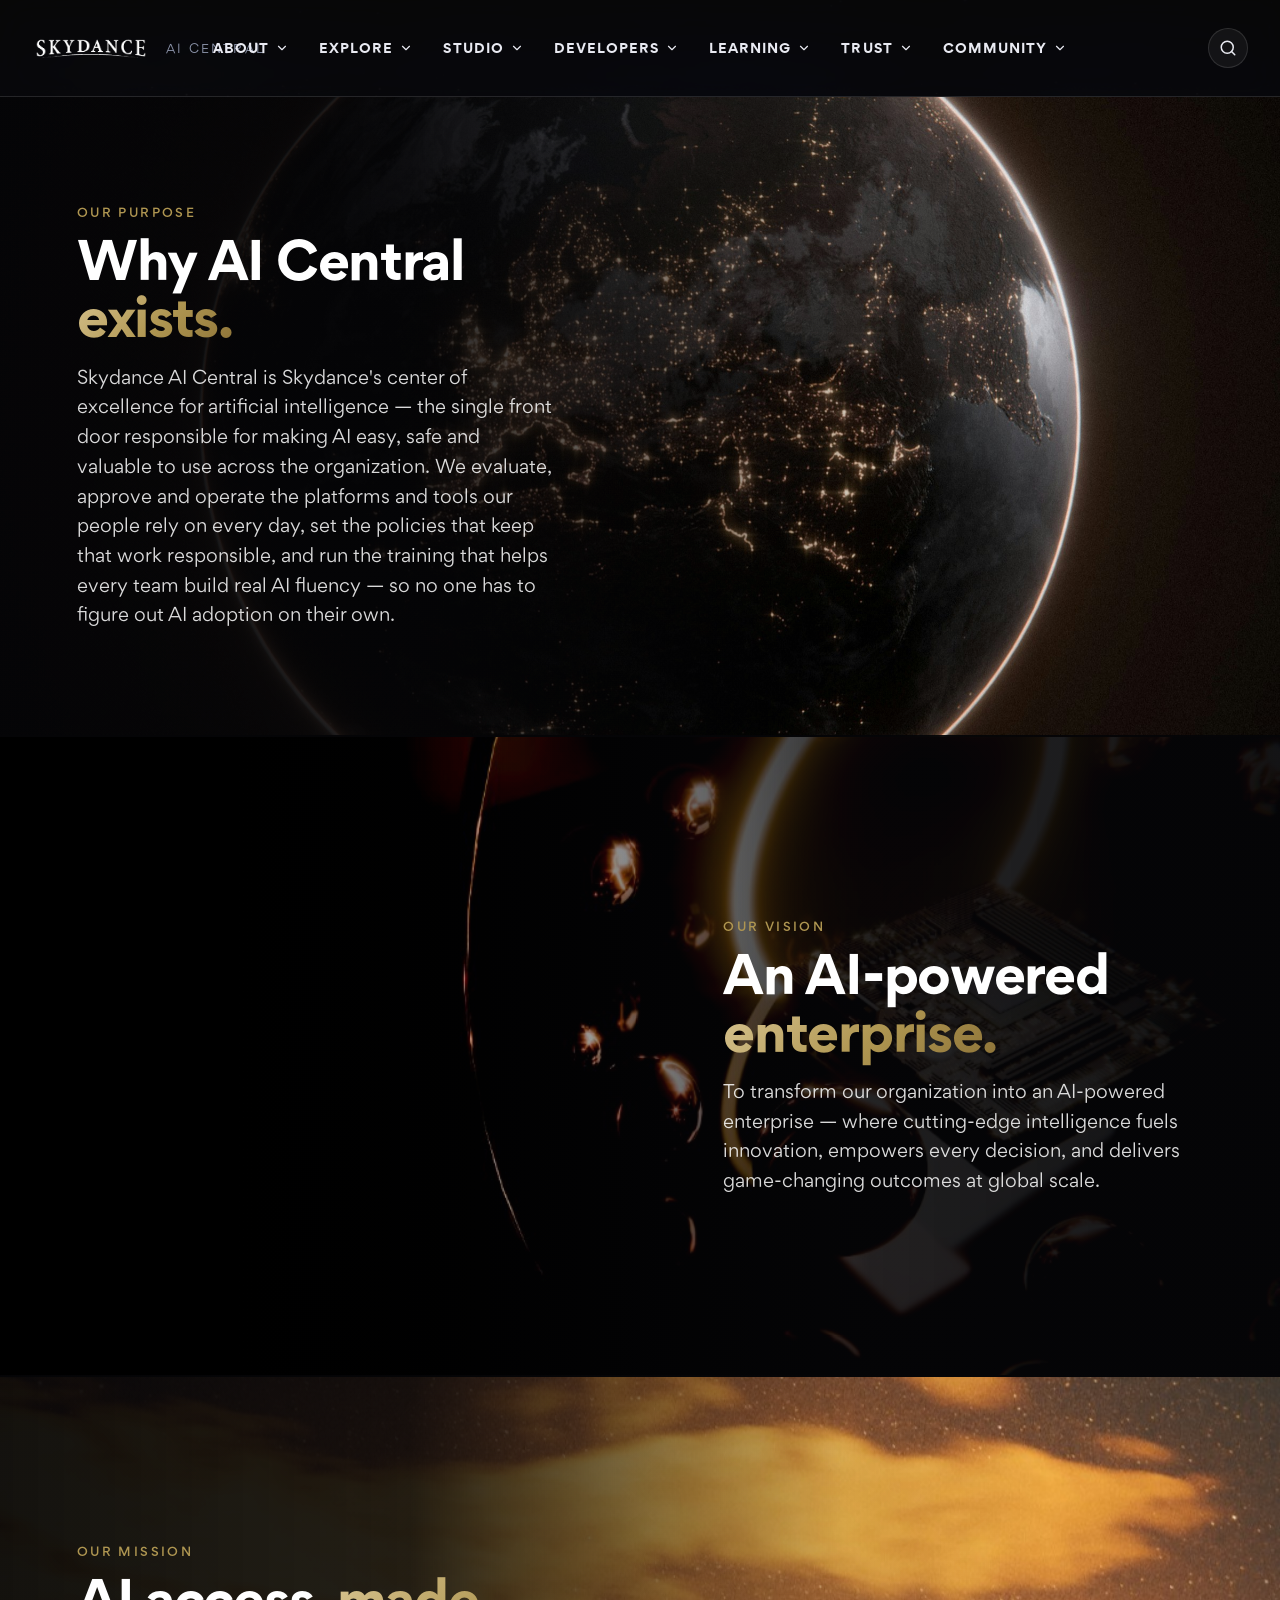
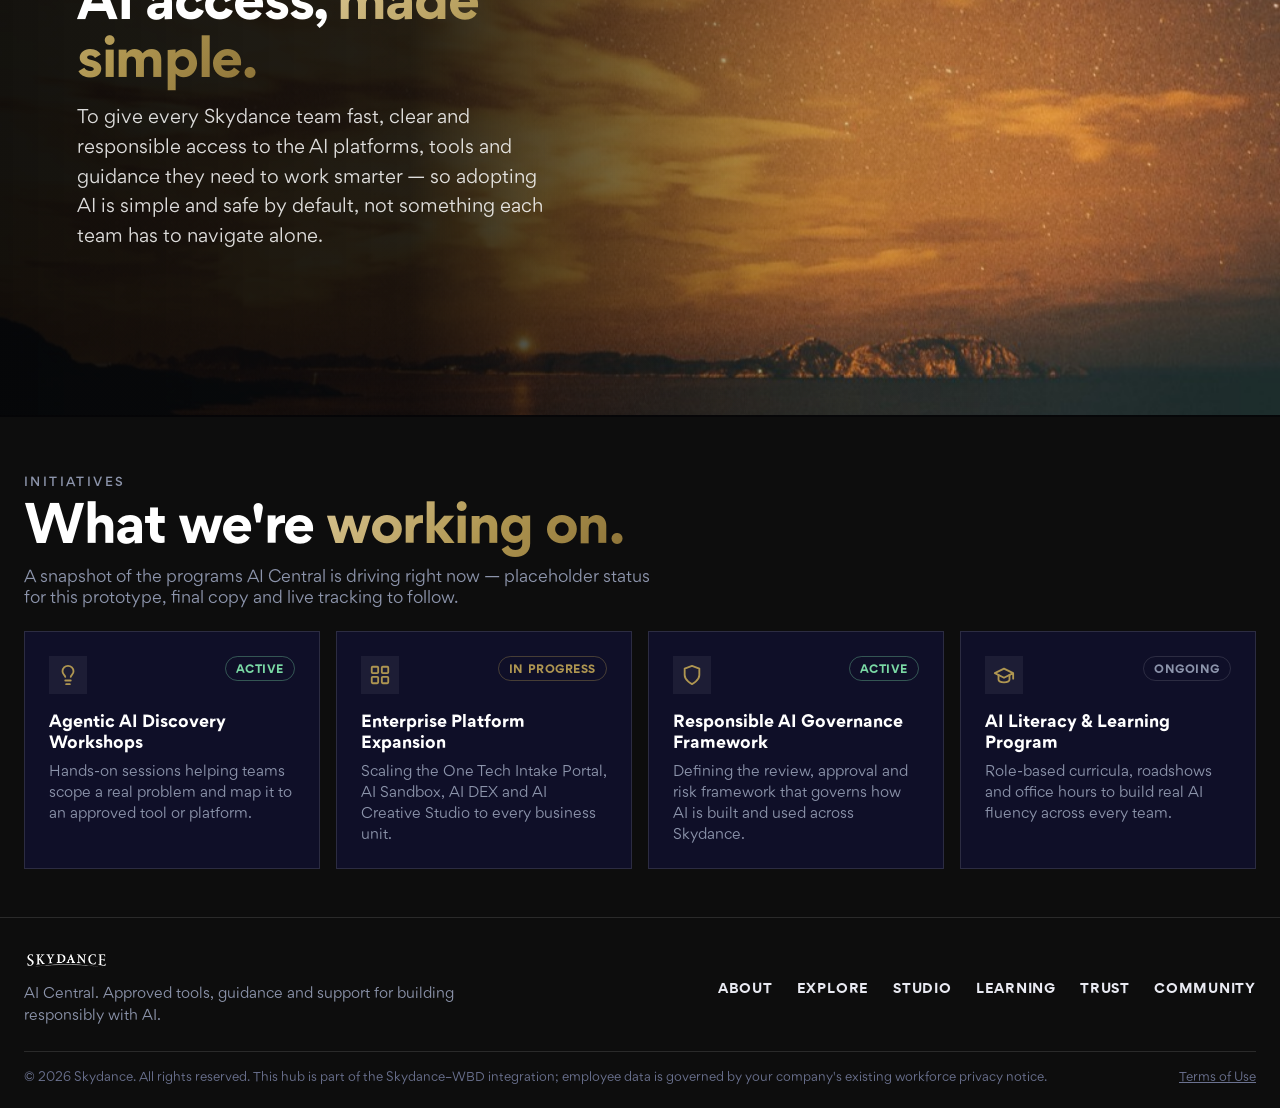
==== commit fd230d5d: "Redesign About page hero sections with full-bleed photography - Replace compact page-header with thr" ====
--- a/about.html
+++ b/about.html
@@ -14,11 +14,13 @@
 
 <a class="skip-link" href="#main">Skip to content</a>
 
-<!-- Cosmos background (fixed, behind everything). On this page it's only
-     visible through the compact page-header band at the top; every section
-     below has its own opaque surface, same rule as the other pages. -->
+<!-- Cosmos background (fixed, behind everything). Never actually visible on
+     this page — the "Our Purpose" hero's own photo covers the full viewport
+     height immediately below the nav, same opaque-section rule as every
+     other page. Kept in the markup for structural consistency. -->
 <div class="cosmos" aria-hidden="true"></div>
 <div class="cosmos-scrim-top" aria-hidden="true"></div>
+
 
 <!-- ======================= HEADER (shared across pages) ======================= -->
 <header class="site-header">
@@ -160,49 +162,50 @@
 
 <main id="main">
 
-  <!-- ======================= PAGE HEADER (compact brand-blue band) ======================= -->
-  <section class="page-header">
-    <div class="container">
-      <p class="eyebrow eyebrow--accent">About</p>
-      <h1>About AI Central</h1>
-      <p>The team, the purpose and the roadmap behind Skydance's AI Center of Excellence.</p>
+  <!-- ======================= OUR PURPOSE (big photo hero — doubles as the page's
+       H1, nav sits directly over it; no separate compact page-header band,
+       per the "big sections" ideation reference) ======================= -->
+  <section id="purpose" class="about-hero about-hero--purpose about-hero--left">
+    <div class="about-hero__media" aria-hidden="true"></div>
+    <div class="about-hero__inner">
+      <div class="about-hero__content">
+        <p class="eyebrow eyebrow--accent">Our Purpose</p>
+        <h1>Why AI Central <span class="accent">exists.</span></h1>
+        <p class="about-hero__desc">
+          Skydance AI Central is Skydance's center of excellence for artificial intelligence — the single front
+          door responsible for making AI easy, safe and valuable to use across the organization. We evaluate,
+          approve and operate the platforms and tools our people rely on every day, set the policies that keep
+          that work responsible, and run the training that helps every team build real AI fluency — so no one
+          has to figure out AI adoption on their own.
+        </p>
+      </div>
     </div>
   </section>
 
-  <!-- ======================= OUR PURPOSE ======================= -->
-  <section id="purpose" class="about-intro">
-    <div class="container">
-      <div class="section-head">
-        <div>
-          <p class="eyebrow eyebrow--accent">Our Purpose</p>
-          <h2>Why AI Central exists.</h2>
-          <p>
-            Skydance AI Central is Skydance's center of excellence for artificial intelligence — the single front
-            door responsible for making AI easy, safe and valuable to use across the organization. We evaluate,
-            approve and operate the platforms and tools our people rely on every day, set the policies that keep
-            that work responsible, and run the training that helps every team build real AI fluency — so no one
-            has to figure out AI adoption on their own.
-          </p>
-        </div>
-      </div>
-    </div>
-  </section>
-
-  <!-- ======================= VISION & MISSION (brand-blue band, two copy columns) ======================= -->
-  <section id="vision-mission" class="about-band">
-    <div class="container vm-grid">
-      <div class="about-band__copy">
+  <!-- ======================= OUR VISION (big photo hero) ======================= -->
+  <section id="vision-mission" class="about-hero about-hero--vision about-hero--right">
+    <div class="about-hero__media" aria-hidden="true"></div>
+    <div class="about-hero__inner">
+      <div class="about-hero__content">
         <p class="eyebrow eyebrow--accent">Our Vision</p>
-        <h2>An AI-powered enterprise.</h2>
-        <p class="about-band__desc">
+        <h2>An AI-powered <span class="accent">enterprise.</span></h2>
+        <p class="about-hero__desc">
           To transform our organization into an AI-powered enterprise — where cutting-edge intelligence fuels
           innovation, empowers every decision, and delivers game-changing outcomes at global scale.
         </p>
       </div>
-      <div class="about-band__copy">
+    </div>
+  </section>
+
+  <!-- ======================= OUR MISSION (big photo hero — text on the left,
+       same rhythm as Purpose; lighthouses sit on the right) ======================= -->
+  <section class="about-hero about-hero--mission about-hero--left">
+    <div class="about-hero__media" aria-hidden="true"></div>
+    <div class="about-hero__inner">
+      <div class="about-hero__content">
         <p class="eyebrow eyebrow--accent">Our Mission</p>
-        <h2>AI access, made simple.</h2>
-        <p class="about-band__desc">
+        <h2>AI access, <span class="accent">made simple.</span></h2>
+        <p class="about-hero__desc">
           To give every Skydance team fast, clear and responsible access to the AI platforms, tools and guidance
           they need to work smarter — so adopting AI is simple and safe by default, not something each team has
           to navigate alone.
@@ -219,7 +222,7 @@
       <div class="section-head">
         <div>
           <p class="eyebrow eyebrow--accent">Initiatives</p>
-          <h2>What we're working on.</h2>
+          <h2>What we're <span class="accent">working on.</span></h2>
           <p>A snapshot of the programs AI Central is driving right now — placeholder status for this prototype, final copy and live tracking to follow.</p>
         </div>
       </div>
--- a/styles.css
+++ b/styles.css
@@ -591,7 +591,10 @@
   letter-spacing: var(--tracking-display);
   color: var(--text-headline);
 }
-.hero h1 .accent {
+.hero h1 .accent,
+.about-hero h1 .accent,
+.about-hero h2 .accent,
+.section-head h2 .accent {
   background: var(--grad-gold-cta);
   -webkit-background-clip: text;
   background-clip: text;
@@ -1198,18 +1201,164 @@
 }
 
 /* ==========================================================================
-   ABOUT PAGE — "Our Purpose" intro, "Vision & Mission" (reuses the
-   .about-band gradient band, two copy columns instead of one), and
-   "Initiatives" (reuses .tools-grid/.tool-card — same card shell as the
-   Approved Tools directory, just without the action row, since these are
-   placeholder/mock entries with no real destination yet).
+   ABOUT PAGE — big photographic hero bands for "Our Purpose", "Our Vision"
+   and "Our Mission", modeled on the AI CoE Site research FigJam ideation
+   board. Each band is full-bleed stock photography with a slow, continuous
+   CSS-only Ken Burns zoom (.about-hero__media / @keyframes heroKenBurns —
+   no JS, nothing to silently fail to run), plus a wide directional
+   black-opacity wash (::before) laid directly over the photo — no card, no
+   blur — so headline/body text clears WCAG AA the same way the reference
+   does: a confidently dark zone that blends into the visible photo, not a
+   floating panel. Stock photos (assets/about/, free Unsplash License) are a
+   placeholder for real brand photography.
+   "Initiatives" below still reuses .tools-grid/.tool-card — same card shell
+   as the Approved Tools directory, just without the action row, since these
+   are placeholder/mock entries with no real destination yet.
    ========================================================================== */
-.about-intro { background: var(--bg-base); }
-
-.vm-grid {
-  display: grid;
-  grid-template-columns: 1fr 1fr;
-  gap: var(--space-7);
+.about-hero {
+  position: relative;
+  display: flex;
+  flex-direction: column;
+  justify-content: center;
+  min-height: clamp(440px, 54vw, 640px);
+  overflow: hidden;
+  /* No static border-bottom anymore — the section boundary is the animated
+     gold-halo divider in .about-hero::after below. */
+}
+/* The photo lives on its own layer so the scrim/text sitting on top of it
+   never gets dragged into its animation. A small overscan (inset) keeps
+   anti-aliased edges from ever peeking in during the zoom. Each section
+   gets its own duration/negative delay so the three photos breathe out of
+   sync with each other instead of all zooming in lockstep. transform
+   alternates (0%→100%→0%, "ida y vuelta") forever, looping infinitely. */
+.about-hero__media {
+  position: absolute;
+  inset: -6% 0;
+  background-size: cover;
+  background-repeat: no-repeat;
+  animation: heroKenBurns 13s ease-in-out infinite alternate;
+  will-change: transform;
+}
+.about-hero--purpose .about-hero__media { animation-duration: 15s; }
+.about-hero--vision .about-hero__media { animation-duration: 10s; animation-delay: -3s; }
+.about-hero--mission .about-hero__media { animation-duration: 12s; animation-delay: -6s; }
+
+@keyframes heroKenBurns {
+  from { transform: scale(1); }
+  to { transform: scale(1.12); }
+}
+
+/* Animated divider between hero sections — a thin, mostly-black line with a
+   slow gold halo that sweeps across it on an endless loop, like a glint of
+   light traveling through the border. Lives on ::after (not a real border)
+   so it adds zero padding/layout weight and sits flush on the section's own
+   bottom edge — exactly at each section interval. */
+.about-hero::after {
+  content: "";
+  position: absolute;
+  z-index: 3;
+  left: 0;
+  right: 0;
+  bottom: 0;
+  height: 2px;
+  background-image: linear-gradient(
+    90deg,
+    rgba(5, 5, 7, 0.95) 0%,
+    rgba(5, 5, 7, 0.95) 38%,
+    var(--sky-gold-100) 50%,
+    rgba(5, 5, 7, 0.95) 62%,
+    rgba(5, 5, 7, 0.95) 100%
+  );
+  background-size: 280% 100%;
+  animation: heroDividerHalo 6s linear infinite;
+}
+
+@keyframes heroDividerHalo {
+  0% { background-position: 140% 0; }
+  100% { background-position: -140% 0; }
+}
+.about-hero::before {
+  /* The actual contrast fix: a wide, confident black-opacity wash straight
+     over the photo (~45% of the section is solidly dark, then it blends
+     into the visible image over a soft band) — same technique as the
+     reference, not a bounded card. Percentage-based stops stay correct at
+     any viewport width because .about-hero__inner is anchored to the true
+     edge, not the site's centered 1320px column. */
+  content: "";
+  position: absolute;
+  inset: 0;
+  z-index: 1;
+}
+.about-hero--left::before {
+  background: linear-gradient(
+    90deg,
+    rgba(5, 5, 7, 0.94) 0%,
+    rgba(5, 5, 7, 0.88) 32%,
+    rgba(5, 5, 7, 0.55) 48%,
+    rgba(5, 5, 7, 0.12) 66%,
+    rgba(5, 5, 7, 0) 82%
+  );
+}
+.about-hero--right::before {
+  background: linear-gradient(
+    270deg,
+    rgba(5, 5, 7, 0.94) 0%,
+    rgba(5, 5, 7, 0.88) 32%,
+    rgba(5, 5, 7, 0.55) 48%,
+    rgba(5, 5, 7, 0.12) 66%,
+    rgba(5, 5, 7, 0) 82%
+  );
+}
+/* Full-bleed row, NOT capped at --max-width — the text anchors to the
+   actual viewport edge (minus this padding) so the left/right alternation
+   stays visually obvious at any screen width, instead of being confined
+   inside the site's centered 1320px content column. */
+.about-hero__inner {
+  position: relative;
+  z-index: 2;
+  display: flex;
+  padding-inline: clamp(24px, 6vw, 96px);
+}
+.about-hero--left .about-hero__inner { justify-content: flex-start; }
+.about-hero--right .about-hero__inner { justify-content: flex-end; }
+.about-hero__content { max-width: 480px; }
+.about-hero .eyebrow { margin-bottom: var(--space-3); }
+.about-hero h1,
+.about-hero h2 {
+  font-family: var(--font-display);
+  font-size: var(--fs-h1);
+  font-weight: var(--fw-bold);
+  letter-spacing: var(--tracking-display);
+  color: var(--text-headline);
+  line-height: 1.12;
+  margin-bottom: var(--space-4);
+}
+.about-hero__desc {
+  color: rgba(255, 255, 255, 0.85);
+  font-size: var(--fs-body-lg);
+  line-height: 1.65;
+}
+.about-hero--purpose .about-hero__media { background-image: url('assets/about/purpose-earth.jpg'); background-position: 78% center; }
+/* Vision: copy sits right (dark scrim right) — frame keeps the photo's empty
+   black on the left and the circuit / gold ring readable center-right. */
+.about-hero--vision .about-hero__media { background-image: url('assets/about/vision-circuit.jpg'); background-position: 72% center; }
+/* Mission: copy sits left — lighthouses + starry coast read on the right;
+   vertical bias keeps the horizon in the lower third. */
+.about-hero--mission .about-hero__media { background-image: url('assets/about/mission-lighthouses.jpg'); background-position: 68% 42%; }
+
+@media (max-width: 760px) {
+  .about-hero { min-height: 460px; }
+  .about-hero--left::before,
+  .about-hero--right::before {
+    background: linear-gradient(180deg, rgba(5, 5, 7, 0.3) 0%, rgba(5, 5, 7, 0.94) 72%);
+  }
+  .about-hero__inner { padding-inline: var(--space-5); justify-content: flex-start !important; }
+  .about-hero__content { max-width: 100%; }
+}
+
+@media (prefers-reduced-motion: reduce) {
+  .about-hero__media { animation: none !important; }
+  .about-hero::after { animation: none !important; background-position: 50% 0; }
 }
 
 .initiatives { background: var(--bg-base); }
@@ -1637,7 +1786,6 @@
    ========================================================================== */
 @media (max-width: 1080px) {
   .about-band__grid { grid-template-columns: 1fr; gap: var(--space-5); }
-  .vm-grid { grid-template-columns: 1fr; gap: var(--space-6); }
   .metric-grid { max-width: 560px; }
   .spotlight-updates__grid { grid-template-columns: 1fr; gap: var(--space-7); }
   /* Stacked full-width now, so the link-card grid can afford a third
